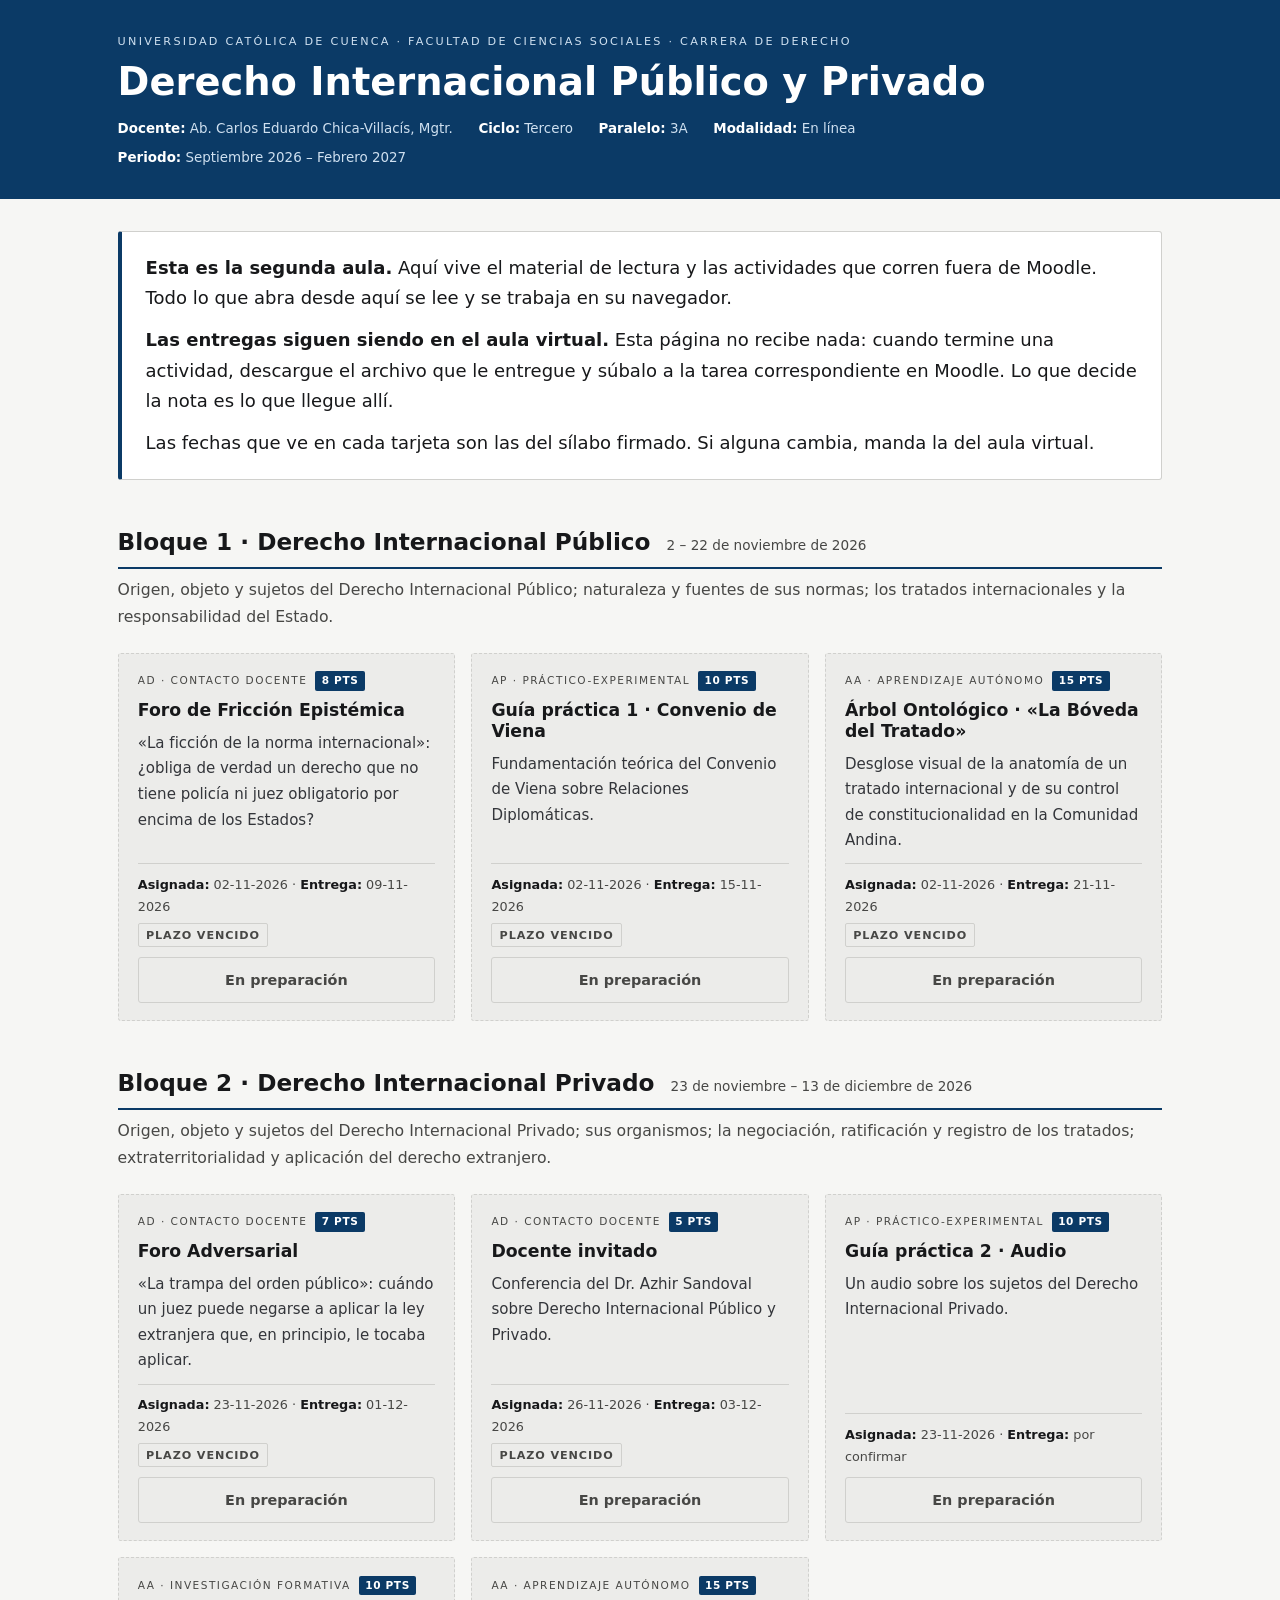
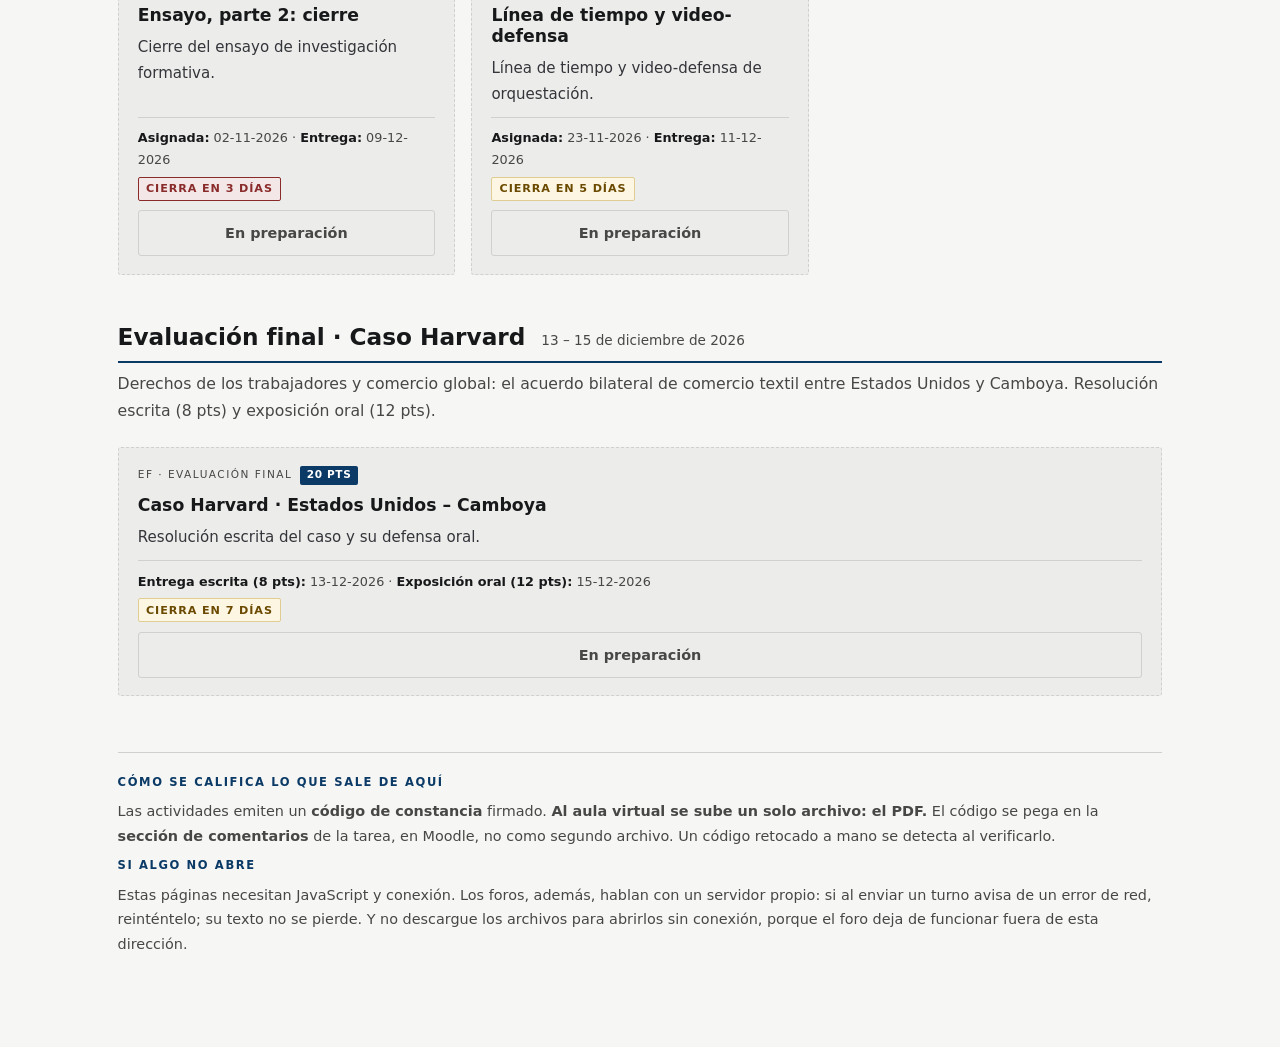
==== index.html @ f12978b5 "Portada del aula de Derecho Internacional Público y Privado Molde de aula-mercantil: dos bloques y e" ====
<!DOCTYPE html>
<html lang="es">
<head>
<meta charset="utf-8">
<meta name="viewport" content="width=device-width, initial-scale=1">
<title>Aula · Derecho Internacional Público y Privado · UCACUE</title>
<style>
:root{
  --papel:#f6f6f4;
  --papel-alt:#ececea;
  --blanco:#ffffff;
  --tinta:#17181a;
  --tinta-suave:#33353a;
  --acento:#0b3a66;
  --acento-claro:#1a5a94;
  --acento-tenue:#e3ecf5;
  --contra:#8a2b2b;
  --contra-tenue:#f4e7e7;
  --linea:#d0d0cd;
  --nota:#474745;
  --serif:Charter,"Georgia","Segoe UI",system-ui,sans-serif;
  --titulo:"Segoe UI",system-ui,-apple-system,"Helvetica Neue",sans-serif;
}
*{box-sizing:border-box}
html{-webkit-text-size-adjust:100%}
body{
  margin:0;padding:0;background:var(--papel);color:var(--tinta);
  font-family:var(--serif);font-size:18px;line-height:1.7;
}
h1,h2,h3,h4{font-family:var(--titulo);font-weight:600;line-height:1.2;margin:0}

/* -------- cabecera -------- */
.banda{background:var(--acento);color:#fff;padding:2rem 0 1.8rem}
.banda-int{max-width:1080px;margin:0 auto;padding:0 1.1rem}
.emisor{font-family:var(--titulo);font-size:.7rem;letter-spacing:.2em;
  text-transform:uppercase;color:#cfe0f0;margin:0 0 .5rem}
.rotulo{font-size:clamp(1.5rem,4.5vw,2.4rem);color:#fff;margin:0 0 .8rem}
.datos{display:flex;flex-wrap:wrap;gap:.4rem 1.6rem;font-family:var(--titulo);
  font-size:.84rem;color:#cfe0f0}
.datos b{color:#fff;font-weight:600}

.hoja{max-width:1080px;margin:0 auto;padding:0 1.1rem 5rem}

/* -------- aviso de qué es esto -------- */
.intro{background:var(--blanco);border:1px solid var(--linea);
  border-left:4px solid var(--acento);border-radius:3px;
  padding:1.3rem 1.5rem;margin:2rem 0}
.intro p{margin:0 0 .7rem}
.intro p:last-child{margin:0}

/* -------- bloques -------- */
.bloque{margin:3rem 0 0}
.bloque-cab{display:flex;align-items:baseline;gap:1rem;flex-wrap:wrap;
  border-bottom:2px solid var(--acento);padding-bottom:.6rem;margin-bottom:.4rem}
.bloque-cab h2{font-size:1.45rem}
.bloque-cab .rango{font-family:var(--titulo);font-size:.85rem;color:var(--nota)}
.bloque-sub{color:var(--nota);font-size:.98rem;margin:.5rem 0 1.4rem}

/* -------- tarjetas -------- */
.rejilla{display:grid;gap:1rem;grid-template-columns:repeat(auto-fill,minmax(300px,1fr))}
.pieza{background:var(--blanco);border:1px solid var(--linea);border-radius:3px;
  padding:1.1rem 1.2rem;display:flex;flex-direction:column;gap:.6rem}
.pieza.tarea{border-top:3px solid var(--acento)}
.pieza.lectura{border-top:3px solid var(--nota)}
.pieza.pendiente{background:var(--papel-alt);border-style:dashed}

.etq{font-family:var(--titulo);font-size:.66rem;letter-spacing:.14em;
  text-transform:uppercase;color:var(--nota);display:flex;gap:.5rem;
  flex-wrap:wrap;align-items:center}
.etq .pts{background:var(--acento);color:#fff;border-radius:2px;
  padding:.05rem .4rem;font-weight:700;letter-spacing:.06em}
.pieza h3{font-size:1.08rem}
.pieza p{margin:0;font-size:.94rem;color:var(--tinta-suave)}

.fechas{font-family:var(--titulo);font-size:.8rem;color:var(--nota);
  border-top:1px solid var(--linea);padding-top:.6rem;margin-top:auto}
.fechas b{color:var(--tinta)}
.estado{display:inline-block;font-family:var(--titulo);font-size:.7rem;
  font-weight:700;letter-spacing:.08em;text-transform:uppercase;
  border-radius:2px;padding:.1rem .45rem;margin-top:.35rem}
.estado.abierta{background:var(--acento-tenue);color:var(--acento);border:1px solid var(--acento-claro)}
.estado.proxima{background:#fdf6e3;color:#6b4a00;border:1px solid #e0cd93}
.estado.urgente{background:var(--contra-tenue);color:var(--contra);border:1px solid var(--contra)}
.estado.cerrada{background:var(--papel-alt);color:var(--nota);border:1px solid var(--linea)}

.btn{display:inline-block;font-family:var(--titulo);font-size:.9rem;font-weight:600;
  background:var(--acento);color:#fff;border:1px solid var(--acento);
  border-radius:3px;padding:.6rem 1.1rem;text-decoration:none;text-align:center}
.btn:hover{background:var(--acento-claro)}
.btn:focus-visible{outline:2px solid var(--tinta);outline-offset:2px}
.btn.sec{background:transparent;color:var(--acento)}
.btn.sec:hover{background:var(--acento-tenue)}
.btn.muerto{background:var(--papel-alt);color:var(--nota);border-color:var(--linea);
  cursor:not-allowed;pointer-events:none}

/* -------- pie -------- */
.pie{margin-top:3.5rem;border-top:1px solid var(--linea);padding-top:1.4rem;
  font-size:.9rem;color:var(--nota)}
.pie h4{font-size:.72rem;letter-spacing:.14em;text-transform:uppercase;
  color:var(--acento);margin:0 0 .6rem}
.pie p{margin:0 0 .7rem}

@media (max-width:620px){
  body{font-size:17px}
  .rejilla{grid-template-columns:1fr}
}
</style>
</head>
<body>

<header class="banda">
  <div class="banda-int">
    <p class="emisor">Universidad Católica de Cuenca · Facultad de Ciencias Sociales · Carrera de Derecho</p>
    <h1 class="rotulo">Derecho Internacional Público y Privado</h1>
    <div class="datos">
      <span><b>Docente:</b> Ab. Carlos Eduardo Chica-Villacís, Mgtr.</span>
      <span><b>Ciclo:</b> Tercero</span>
      <span><b>Paralelo:</b> 3A</span>
      <span><b>Modalidad:</b> En línea</span>
      <span><b>Periodo:</b> Septiembre 2026 – Febrero 2027</span>
    </div>
  </div>
</header>

<div class="hoja">

  <div class="intro">
    <p><b>Esta es la segunda aula.</b> Aquí vive el material de lectura y las
    actividades que corren fuera de Moodle. Todo lo que abra desde aquí se lee y
    se trabaja en su navegador.</p>
    <p><b>Las entregas siguen siendo en el aula virtual.</b> Esta página no
    recibe nada: cuando termine una actividad, descargue el archivo que le
    entregue y súbalo a la tarea correspondiente en Moodle. Lo que decide la
    nota es lo que llegue allí.</p>
    <p>Las fechas que ve en cada tarjeta son las del sílabo firmado. Si alguna
    cambia, manda la del aula virtual.</p>
  </div>

  <!-- ============================ BLOQUE 1 ============================ -->
  <section class="bloque">
    <div class="bloque-cab">
      <h2>Bloque 1 · Derecho Internacional Público</h2>
      <span class="rango">2 – 22 de noviembre de 2026</span>
    </div>
    <p class="bloque-sub">Origen, objeto y sujetos del Derecho Internacional
    Público; naturaleza y fuentes de sus normas; los tratados internacionales y
    la responsabilidad del Estado.</p>

    <div class="rejilla">

      <article class="pieza pendiente" data-cierre="2026-11-09">
        <div class="etq"><span>AD · Contacto docente</span><span class="pts">8 pts</span></div>
        <h3>Foro de Fricción Epistémica</h3>
        <p>«La ficción de la norma internacional»: ¿obliga de verdad un derecho
        que no tiene policía ni juez obligatorio por encima de los Estados?</p>
        <div class="fechas">
          <b>Asignada:</b> 02-11-2026 · <b>Entrega:</b> 09-11-2026
          <br><span class="estado"></span>
        </div>
        <span class="btn muerto">En preparación</span>
      </article>

      <article class="pieza pendiente" data-cierre="2026-11-15">
        <div class="etq"><span>AP · Práctico-experimental</span><span class="pts">10 pts</span></div>
        <h3>Guía práctica 1 · Convenio de Viena</h3>
        <p>Fundamentación teórica del Convenio de Viena sobre Relaciones
        Diplomáticas.</p>
        <div class="fechas">
          <b>Asignada:</b> 02-11-2026 · <b>Entrega:</b> 15-11-2026
          <br><span class="estado"></span>
        </div>
        <span class="btn muerto">En preparación</span>
      </article>

      <article class="pieza pendiente" data-cierre="2026-11-21">
        <div class="etq"><span>AA · Aprendizaje autónomo</span><span class="pts">15 pts</span></div>
        <h3>Árbol Ontológico · «La Bóveda del Tratado»</h3>
        <p>Desglose visual de la anatomía de un tratado internacional y de su
        control de constitucionalidad en la Comunidad Andina.</p>
        <div class="fechas">
          <b>Asignada:</b> 02-11-2026 · <b>Entrega:</b> 21-11-2026
          <br><span class="estado"></span>
        </div>
        <span class="btn muerto">En preparación</span>
      </article>

    </div>
  </section>

  <!-- ============================ BLOQUE 2 ============================ -->
  <section class="bloque">
    <div class="bloque-cab">
      <h2>Bloque 2 · Derecho Internacional Privado</h2>
      <span class="rango">23 de noviembre – 13 de diciembre de 2026</span>
    </div>
    <p class="bloque-sub">Origen, objeto y sujetos del Derecho Internacional
    Privado; sus organismos; la negociación, ratificación y registro de los
    tratados; extraterritorialidad y aplicación del derecho extranjero.</p>

    <div class="rejilla">

      <article class="pieza pendiente" data-cierre="2026-12-01">
        <div class="etq"><span>AD · Contacto docente</span><span class="pts">7 pts</span></div>
        <h3>Foro Adversarial</h3>
        <p>«La trampa del orden público»: cuándo un juez puede negarse a aplicar
        la ley extranjera que, en principio, le tocaba aplicar.</p>
        <div class="fechas">
          <b>Asignada:</b> 23-11-2026 · <b>Entrega:</b> 01-12-2026
          <br><span class="estado"></span>
        </div>
        <span class="btn muerto">En preparación</span>
      </article>

      <article class="pieza pendiente" data-cierre="2026-12-03">
        <div class="etq"><span>AD · Contacto docente</span><span class="pts">5 pts</span></div>
        <h3>Docente invitado</h3>
        <p>Conferencia del Dr. Azhir Sandoval sobre Derecho Internacional Público
        y Privado.</p>
        <div class="fechas">
          <b>Asignada:</b> 26-11-2026 · <b>Entrega:</b> 03-12-2026
          <br><span class="estado"></span>
        </div>
        <span class="btn muerto">En preparación</span>
      </article>

      <article class="pieza pendiente">
        <div class="etq"><span>AP · Práctico-experimental</span><span class="pts">10 pts</span></div>
        <h3>Guía práctica 2 · Audio</h3>
        <p>Un audio sobre los sujetos del Derecho Internacional Privado.</p>
        <div class="fechas">
          <b>Asignada:</b> 23-11-2026 · <b>Entrega:</b> por confirmar
        </div>
        <span class="btn muerto">En preparación</span>
      </article>

      <article class="pieza pendiente" data-cierre="2026-12-09">
        <div class="etq"><span>AA · Investigación formativa</span><span class="pts">10 pts</span></div>
        <h3>Ensayo, parte 2: cierre</h3>
        <p>Cierre del ensayo de investigación formativa.</p>
        <div class="fechas">
          <b>Asignada:</b> 02-11-2026 · <b>Entrega:</b> 09-12-2026
          <br><span class="estado"></span>
        </div>
        <span class="btn muerto">En preparación</span>
      </article>

      <article class="pieza pendiente" data-cierre="2026-12-11">
        <div class="etq"><span>AA · Aprendizaje autónomo</span><span class="pts">15 pts</span></div>
        <h3>Línea de tiempo y video-defensa</h3>
        <p>Línea de tiempo y video-defensa de orquestación.</p>
        <div class="fechas">
          <b>Asignada:</b> 23-11-2026 · <b>Entrega:</b> 11-12-2026
          <br><span class="estado"></span>
        </div>
        <span class="btn muerto">En preparación</span>
      </article>

    </div>
  </section>

  <!-- ============================ EVALUACIÓN FINAL ============================ -->
  <section class="bloque">
    <div class="bloque-cab">
      <h2>Evaluación final · Caso Harvard</h2>
      <span class="rango">13 – 15 de diciembre de 2026</span>
    </div>
    <p class="bloque-sub">Derechos de los trabajadores y comercio global: el
    acuerdo bilateral de comercio textil entre Estados Unidos y Camboya. Resolución
    escrita (8 pts) y exposición oral (12 pts).</p>

    <div class="rejilla">
      <article class="pieza pendiente" data-cierre="2026-12-13" style="grid-column:1 / -1;">
        <div class="etq"><span>EF · Evaluación final</span><span class="pts">20 pts</span></div>
        <h3>Caso Harvard · Estados Unidos – Camboya</h3>
        <p>Resolución escrita del caso y su defensa oral.</p>
        <div class="fechas">
          <b>Entrega escrita (8 pts):</b> 13-12-2026 · <b>Exposición oral (12 pts):</b> 15-12-2026
          <br><span class="estado"></span>
        </div>
        <span class="btn muerto">En preparación</span>
      </article>
    </div>
  </section>

  <div class="pie">
    <h4>Cómo se califica lo que sale de aquí</h4>
    <p>Las actividades emiten un <b>código de constancia</b> firmado.
    <b>Al aula virtual se sube un solo archivo: el PDF.</b> El código se pega en la
    <b>sección de comentarios</b> de la tarea, en Moodle, no como segundo archivo. Un
    código retocado a mano se detecta al verificarlo.</p>

    <h4>Si algo no abre</h4>
    <p>Estas páginas necesitan JavaScript y conexión. Los foros, además, hablan
    con un servidor propio: si al enviar un turno avisa de un error de red,
    reinténtelo; su texto no se pierde. Y no descargue los archivos para abrirlos
    sin conexión, porque el foro deja de funcionar fuera de esta dirección.</p>
  </div>

</div>

<script>
// Pinta el estado de cada tarea comparando su fecha de cierre con el reloj del
// aparato. Es informativo: lo que cierra de verdad es el aula virtual.
(function(){
  var HOY = new Date(); HOY.setHours(0,0,0,0);
  var tarjetas = document.querySelectorAll('[data-cierre]');
  for (var i = 0; i < tarjetas.length; i++) {
    var t = tarjetas[i];
    var s = t.getAttribute('data-cierre').split('-');
    var cierre = new Date(+s[0], +s[1]-1, +s[2]);
    var dias = Math.round((cierre - HOY) / 86400000);
    var caja = t.querySelector('.estado');
    if (!caja) continue;
    if (dias < 0) {
      caja.className = 'estado cerrada';
      caja.textContent = 'Plazo vencido';
    } else if (dias === 0) {
      caja.className = 'estado urgente';
      caja.textContent = 'Cierra hoy';
    } else if (dias <= 3) {
      caja.className = 'estado urgente';
      caja.textContent = 'Cierra en ' + dias + (dias === 1 ? ' día' : ' días');
    } else if (dias <= 10) {
      caja.className = 'estado proxima';
      caja.textContent = 'Cierra en ' + dias + ' días';
    } else {
      caja.className = 'estado abierta';
      caja.textContent = 'Cierra en ' + dias + ' días';
    }
  }
})();
</script>
</body>
</html>
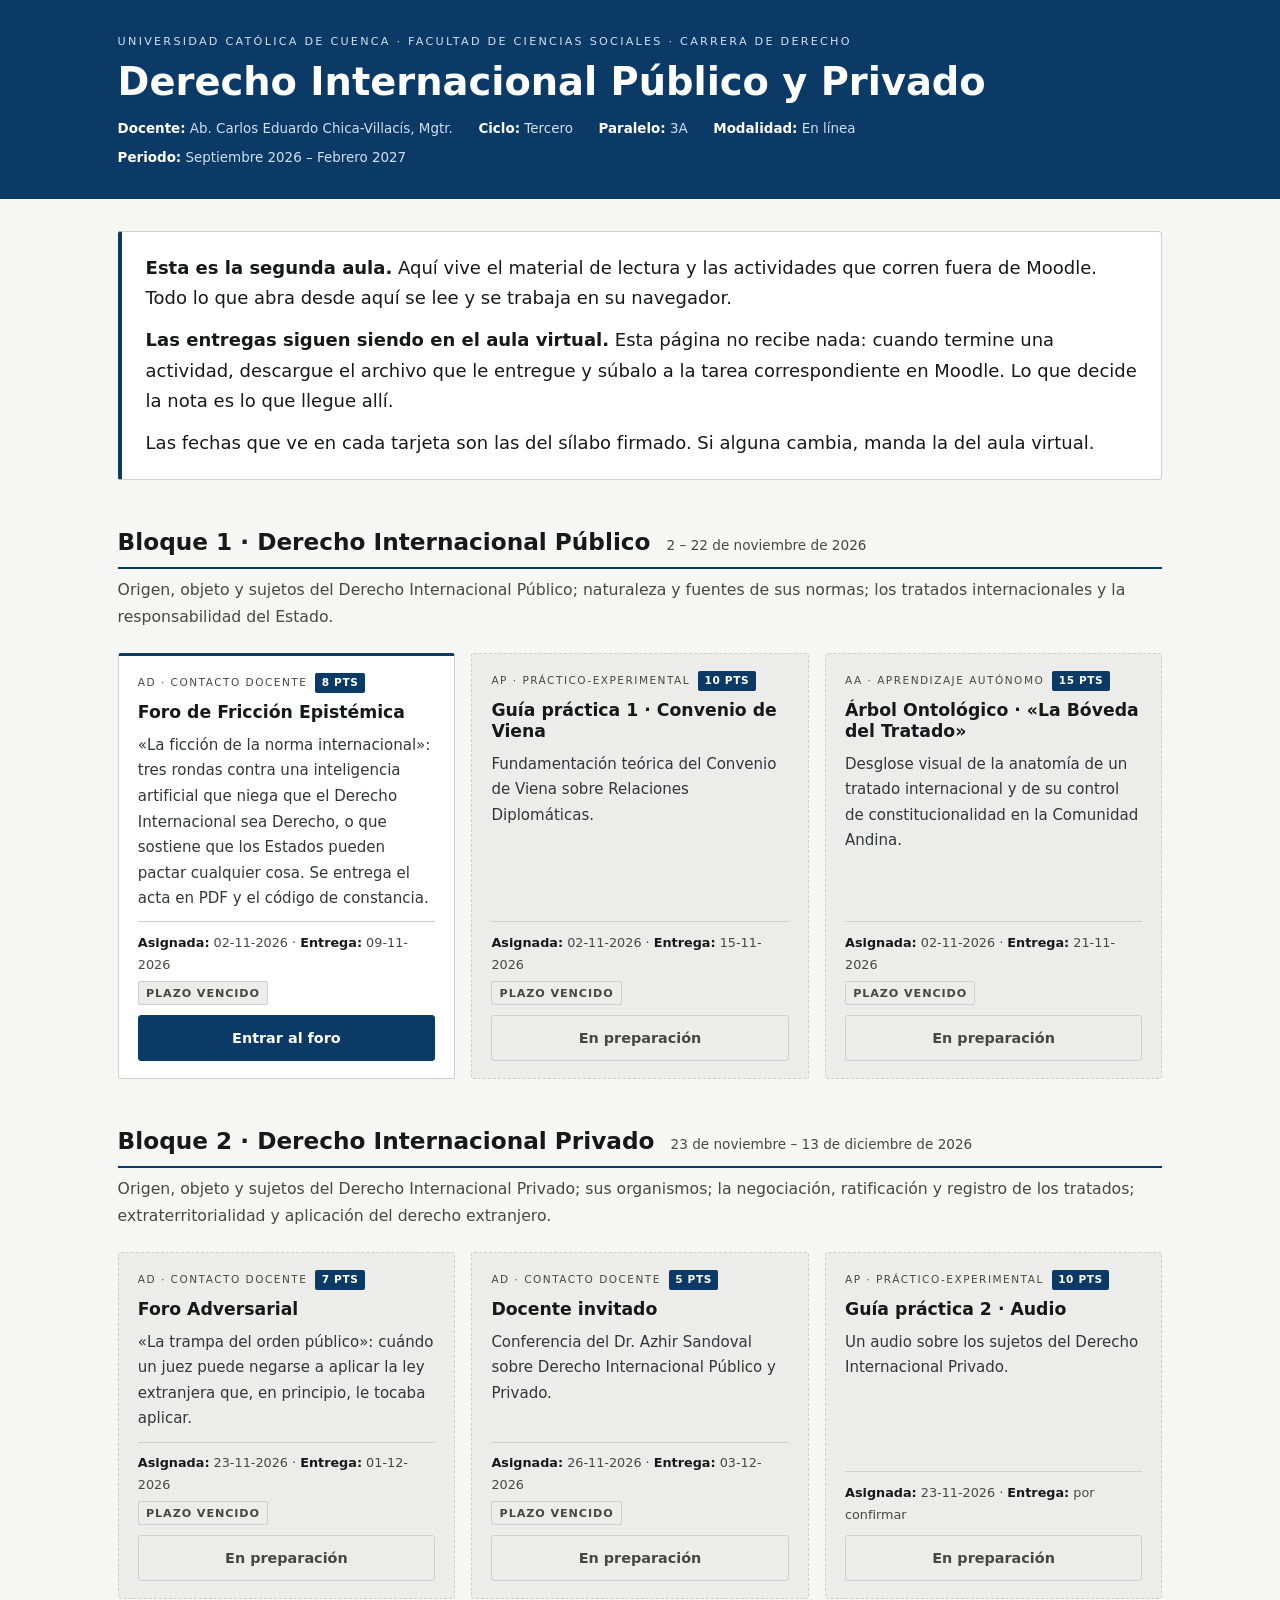
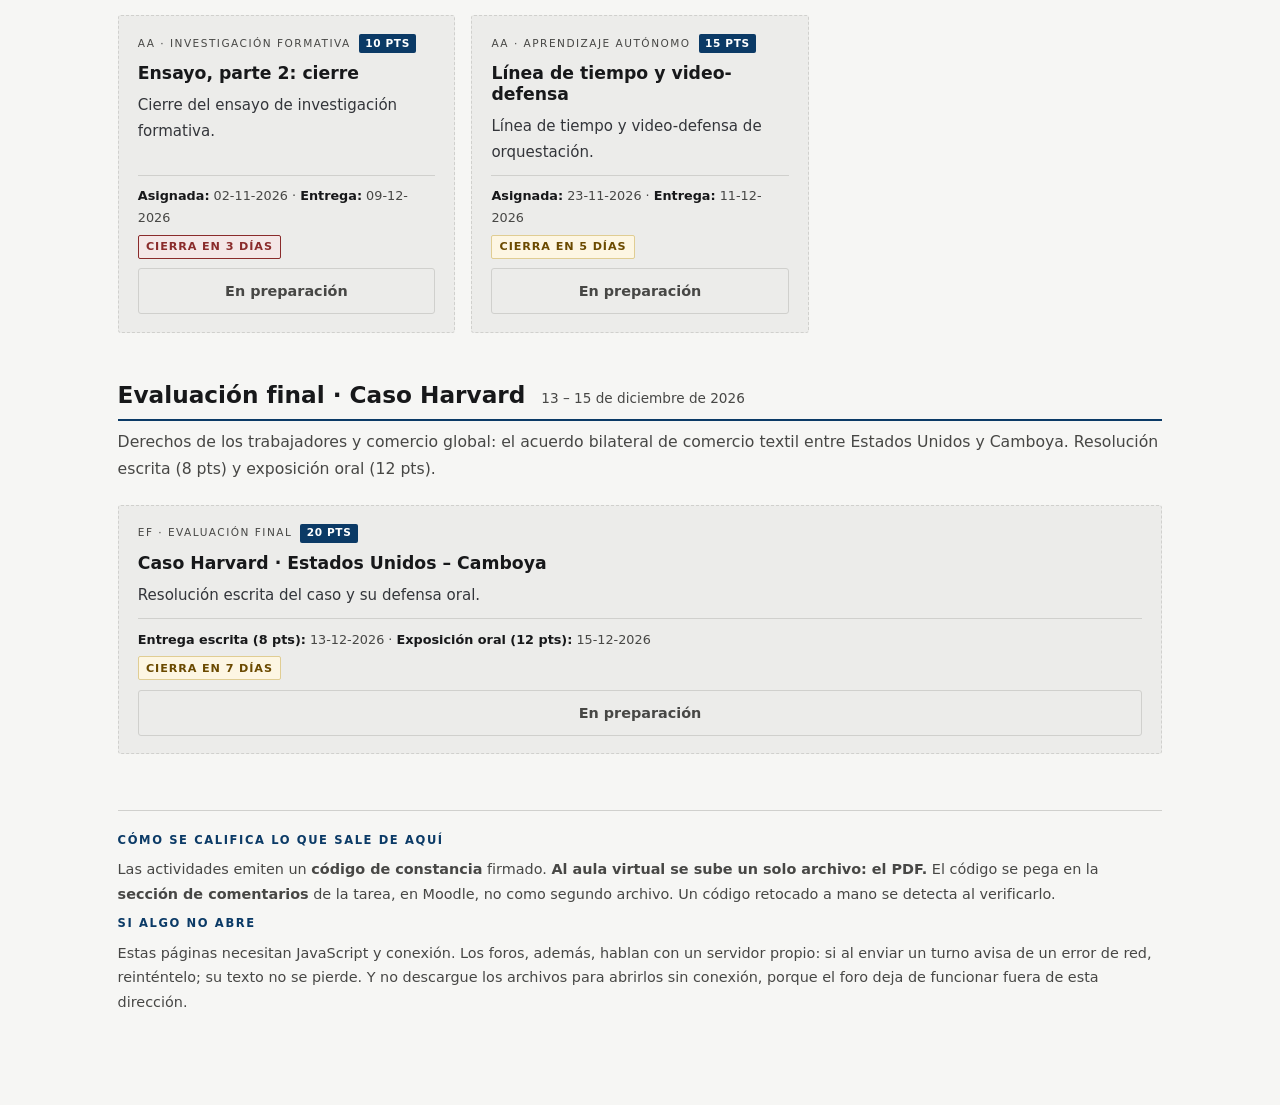
==== commit a543813f: "Foro de Fricción Epistémica del Bloque 1 Chasis del foro-b1 de aula-mercantil con la materia cambiad" ====
--- a/index.html
+++ b/index.html
@@ -148,16 +148,18 @@
 
     <div class="rejilla">
 
-      <article class="pieza pendiente" data-cierre="2026-11-09">
+      <article class="pieza tarea" data-cierre="2026-11-09">
         <div class="etq"><span>AD · Contacto docente</span><span class="pts">8 pts</span></div>
         <h3>Foro de Fricción Epistémica</h3>
-        <p>«La ficción de la norma internacional»: ¿obliga de verdad un derecho
-        que no tiene policía ni juez obligatorio por encima de los Estados?</p>
+        <p>«La ficción de la norma internacional»: tres rondas contra una
+        inteligencia artificial que niega que el Derecho Internacional sea
+        Derecho, o que sostiene que los Estados pueden pactar cualquier cosa. Se
+        entrega el acta en PDF y el código de constancia.</p>
         <div class="fechas">
           <b>Asignada:</b> 02-11-2026 · <b>Entrega:</b> 09-11-2026
           <br><span class="estado"></span>
         </div>
-        <span class="btn muerto">En preparación</span>
+        <a class="btn" href="foro-b1/">Entrar al foro</a>
       </article>
 
       <article class="pieza pendiente" data-cierre="2026-11-15">
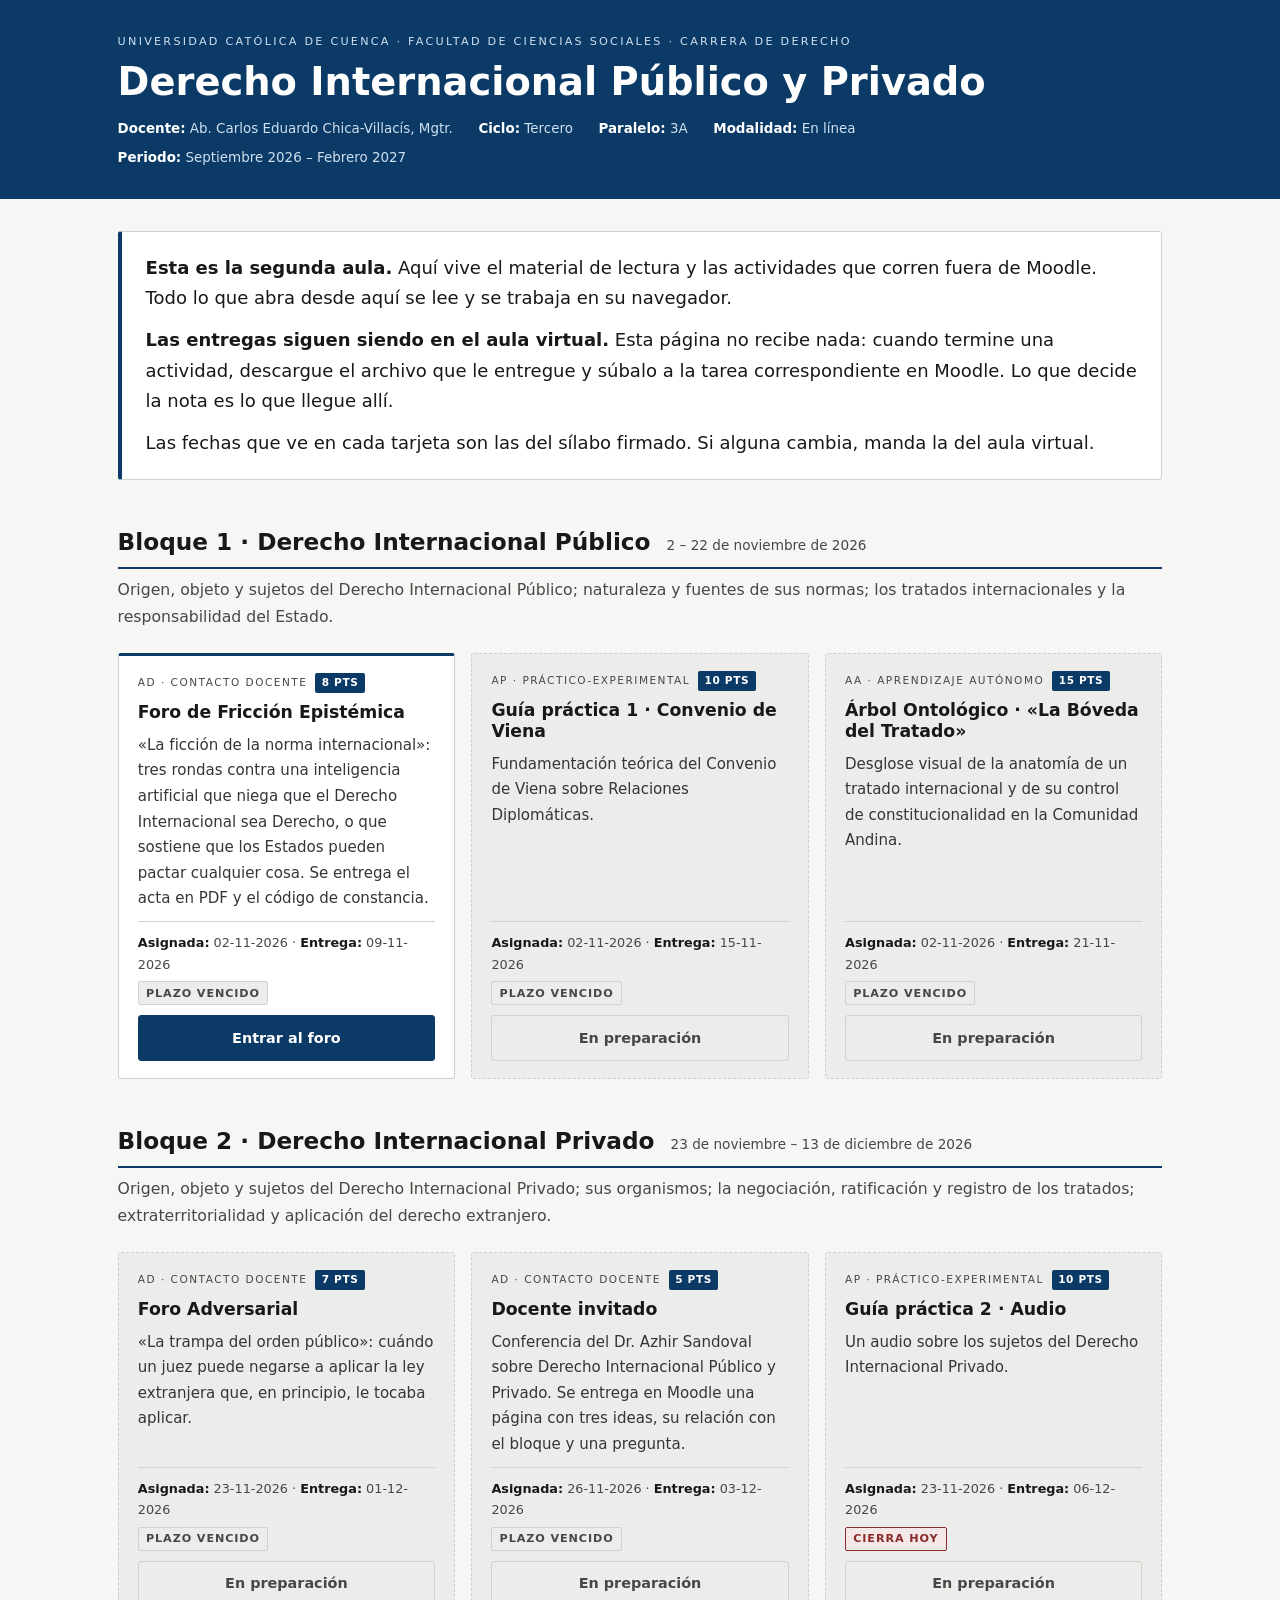
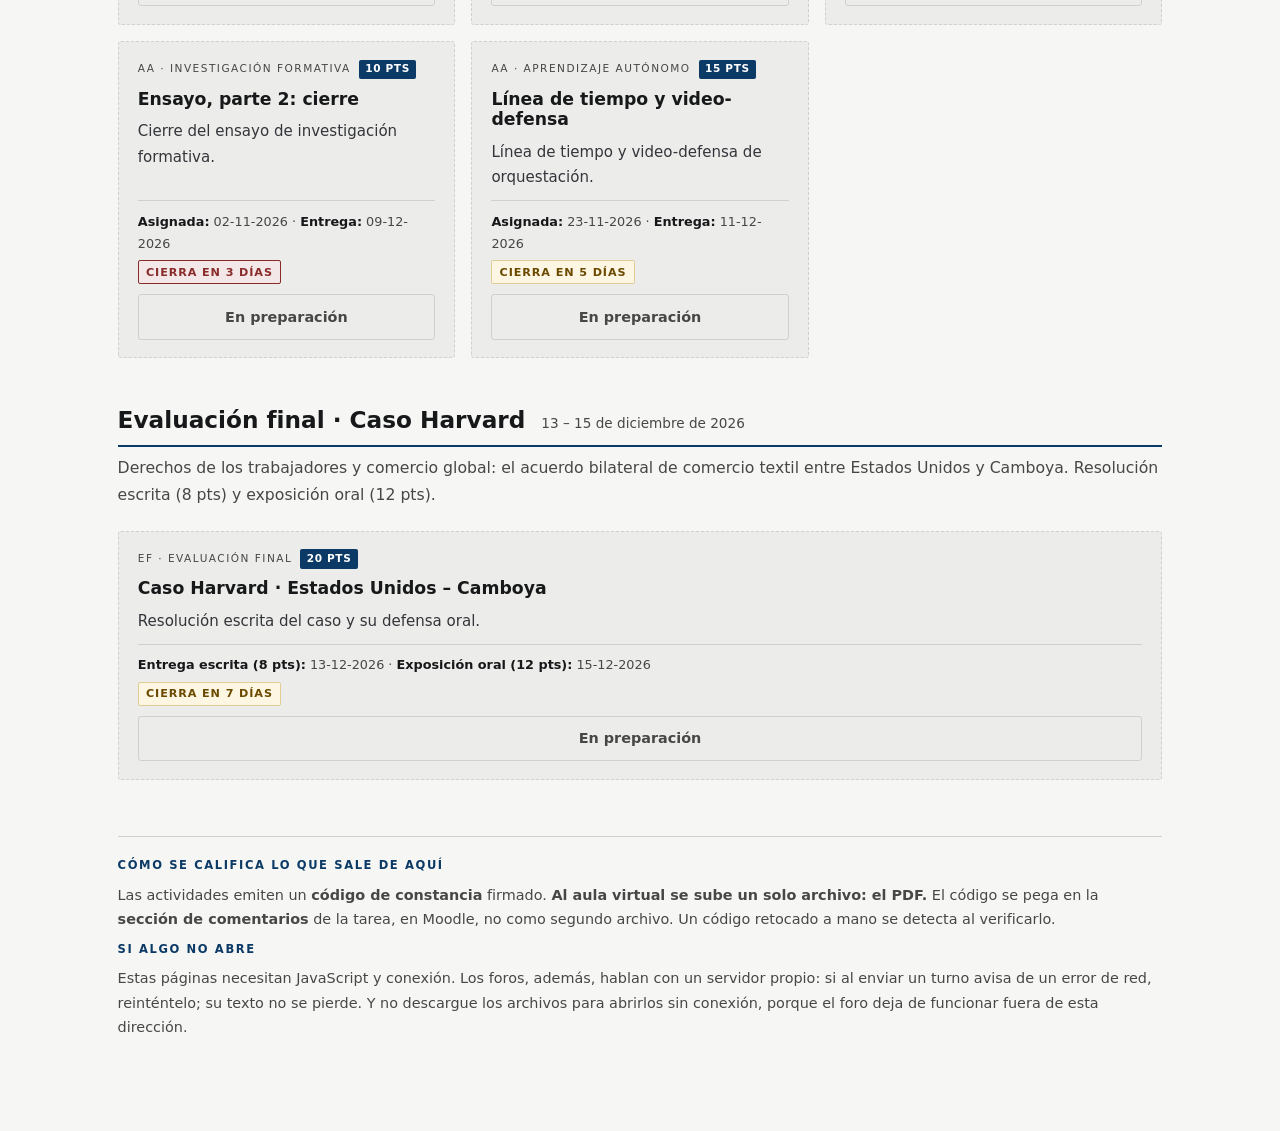
==== commit 3526831b: "Portada: entrega del audio el 06-12 y consigna del docente invitado Co-Authored-By: Claude Opus 5.5 " ====
--- a/index.html
+++ b/index.html
@@ -217,7 +217,8 @@
         <div class="etq"><span>AD · Contacto docente</span><span class="pts">5 pts</span></div>
         <h3>Docente invitado</h3>
         <p>Conferencia del Dr. Azhir Sandoval sobre Derecho Internacional Público
-        y Privado.</p>
+        y Privado. Se entrega en Moodle una página con tres ideas, su relación
+        con el bloque y una pregunta.</p>
         <div class="fechas">
           <b>Asignada:</b> 26-11-2026 · <b>Entrega:</b> 03-12-2026
           <br><span class="estado"></span>
@@ -225,12 +226,13 @@
         <span class="btn muerto">En preparación</span>
       </article>
 
-      <article class="pieza pendiente">
+      <article class="pieza pendiente" data-cierre="2026-12-06">
         <div class="etq"><span>AP · Práctico-experimental</span><span class="pts">10 pts</span></div>
         <h3>Guía práctica 2 · Audio</h3>
         <p>Un audio sobre los sujetos del Derecho Internacional Privado.</p>
         <div class="fechas">
-          <b>Asignada:</b> 23-11-2026 · <b>Entrega:</b> por confirmar
+          <b>Asignada:</b> 23-11-2026 · <b>Entrega:</b> 06-12-2026
+          <br><span class="estado"></span>
         </div>
         <span class="btn muerto">En preparación</span>
       </article>
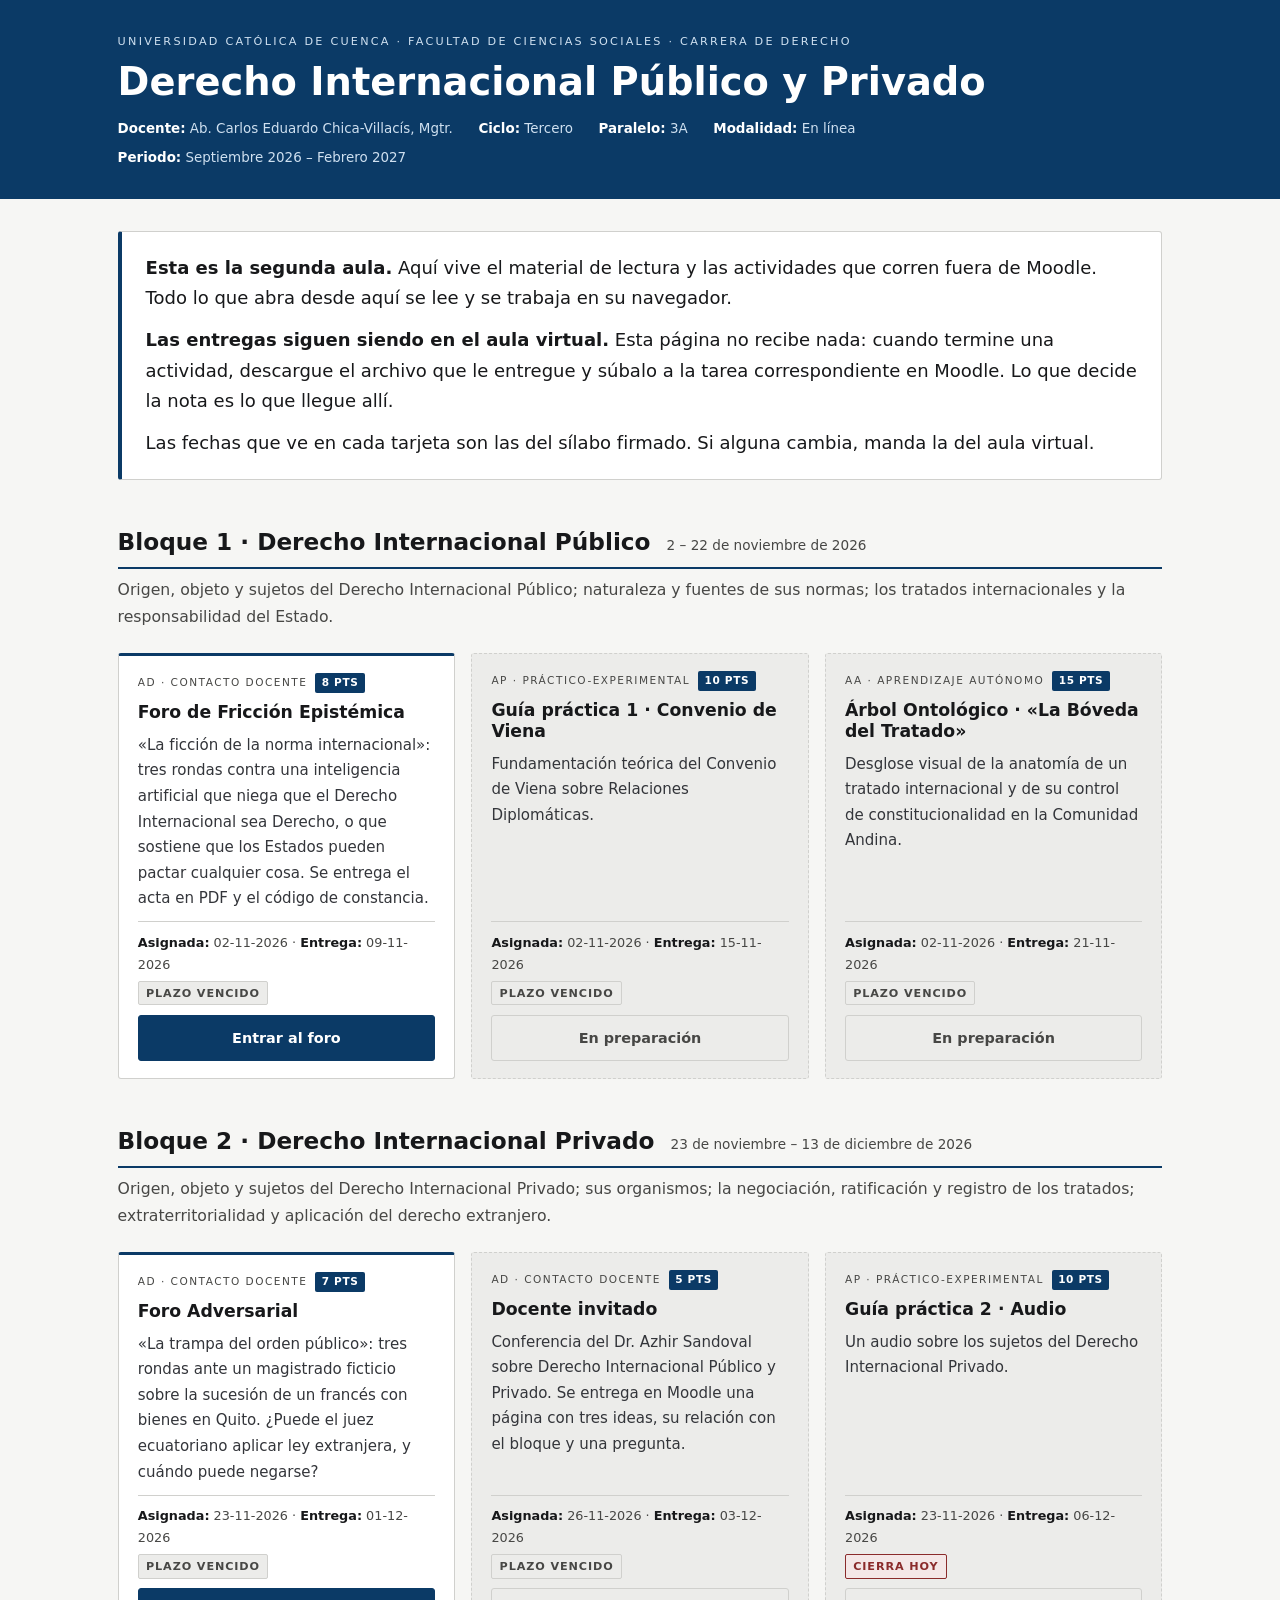
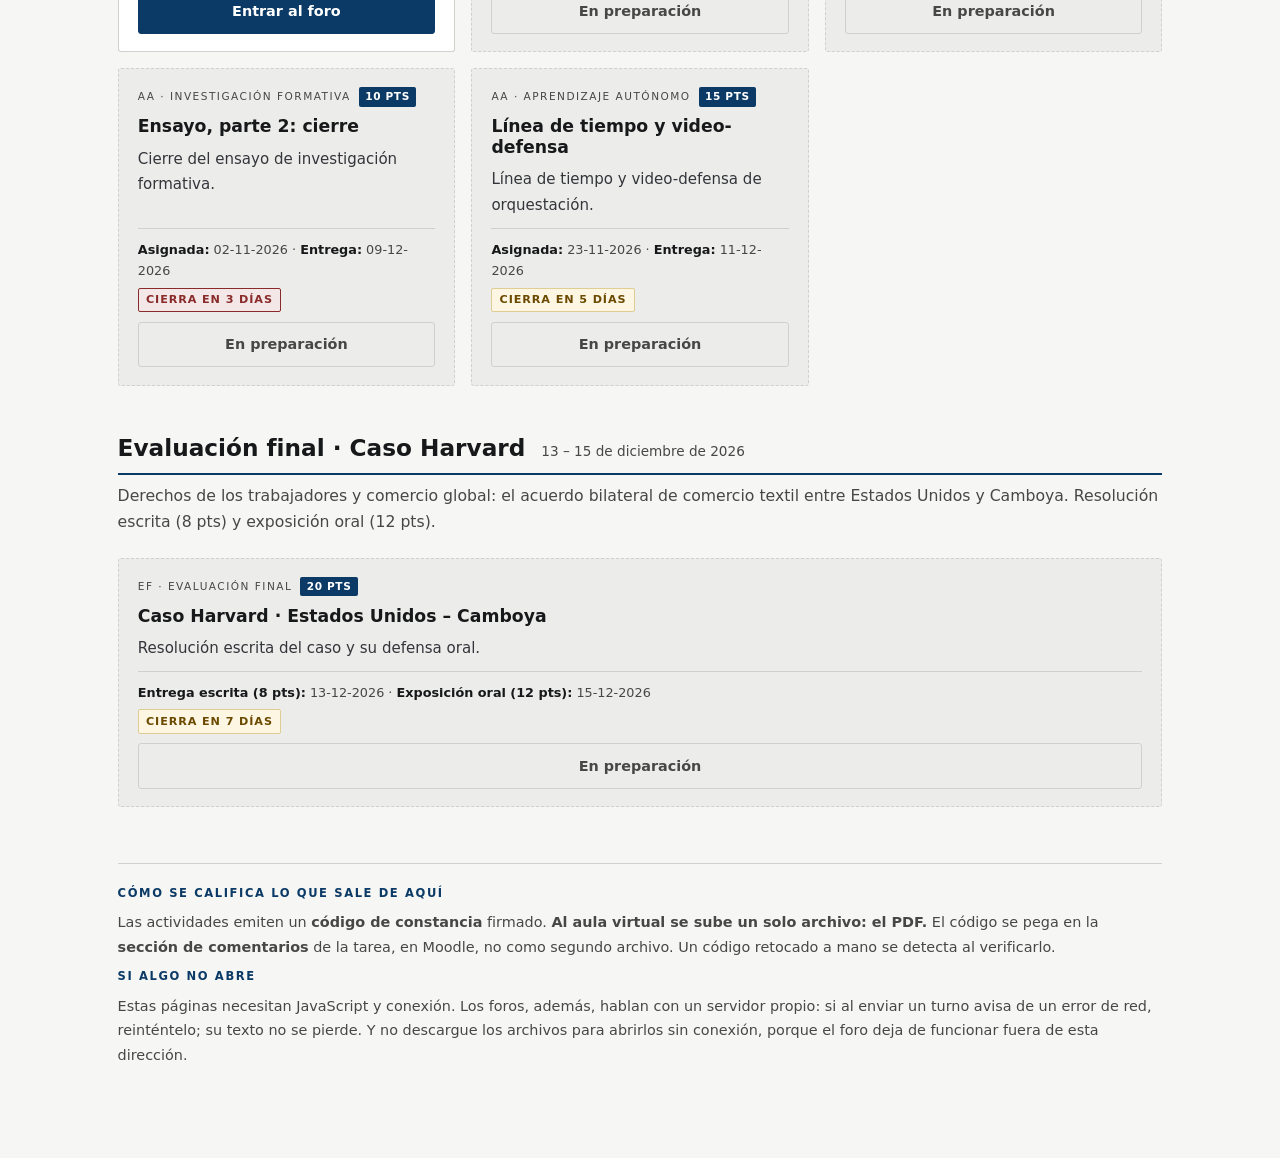
==== commit 51c1c6eb: "Foro Adversarial del Bloque 2 con el Worker Diseño del foro v8 de Carlos (Magistrado Conservador, su" ====
--- a/index.html
+++ b/index.html
@@ -201,16 +201,17 @@
 
     <div class="rejilla">
 
-      <article class="pieza pendiente" data-cierre="2026-12-01">
+      <article class="pieza tarea" data-cierre="2026-12-01">
         <div class="etq"><span>AD · Contacto docente</span><span class="pts">7 pts</span></div>
         <h3>Foro Adversarial</h3>
-        <p>«La trampa del orden público»: cuándo un juez puede negarse a aplicar
-        la ley extranjera que, en principio, le tocaba aplicar.</p>
+        <p>«La trampa del orden público»: tres rondas ante un magistrado ficticio
+        sobre la sucesión de un francés con bienes en Quito. ¿Puede el juez
+        ecuatoriano aplicar ley extranjera, y cuándo puede negarse?</p>
         <div class="fechas">
           <b>Asignada:</b> 23-11-2026 · <b>Entrega:</b> 01-12-2026
           <br><span class="estado"></span>
         </div>
-        <span class="btn muerto">En preparación</span>
+        <a class="btn" href="foro-b2/">Entrar al foro</a>
       </article>
 
       <article class="pieza pendiente" data-cierre="2026-12-03">
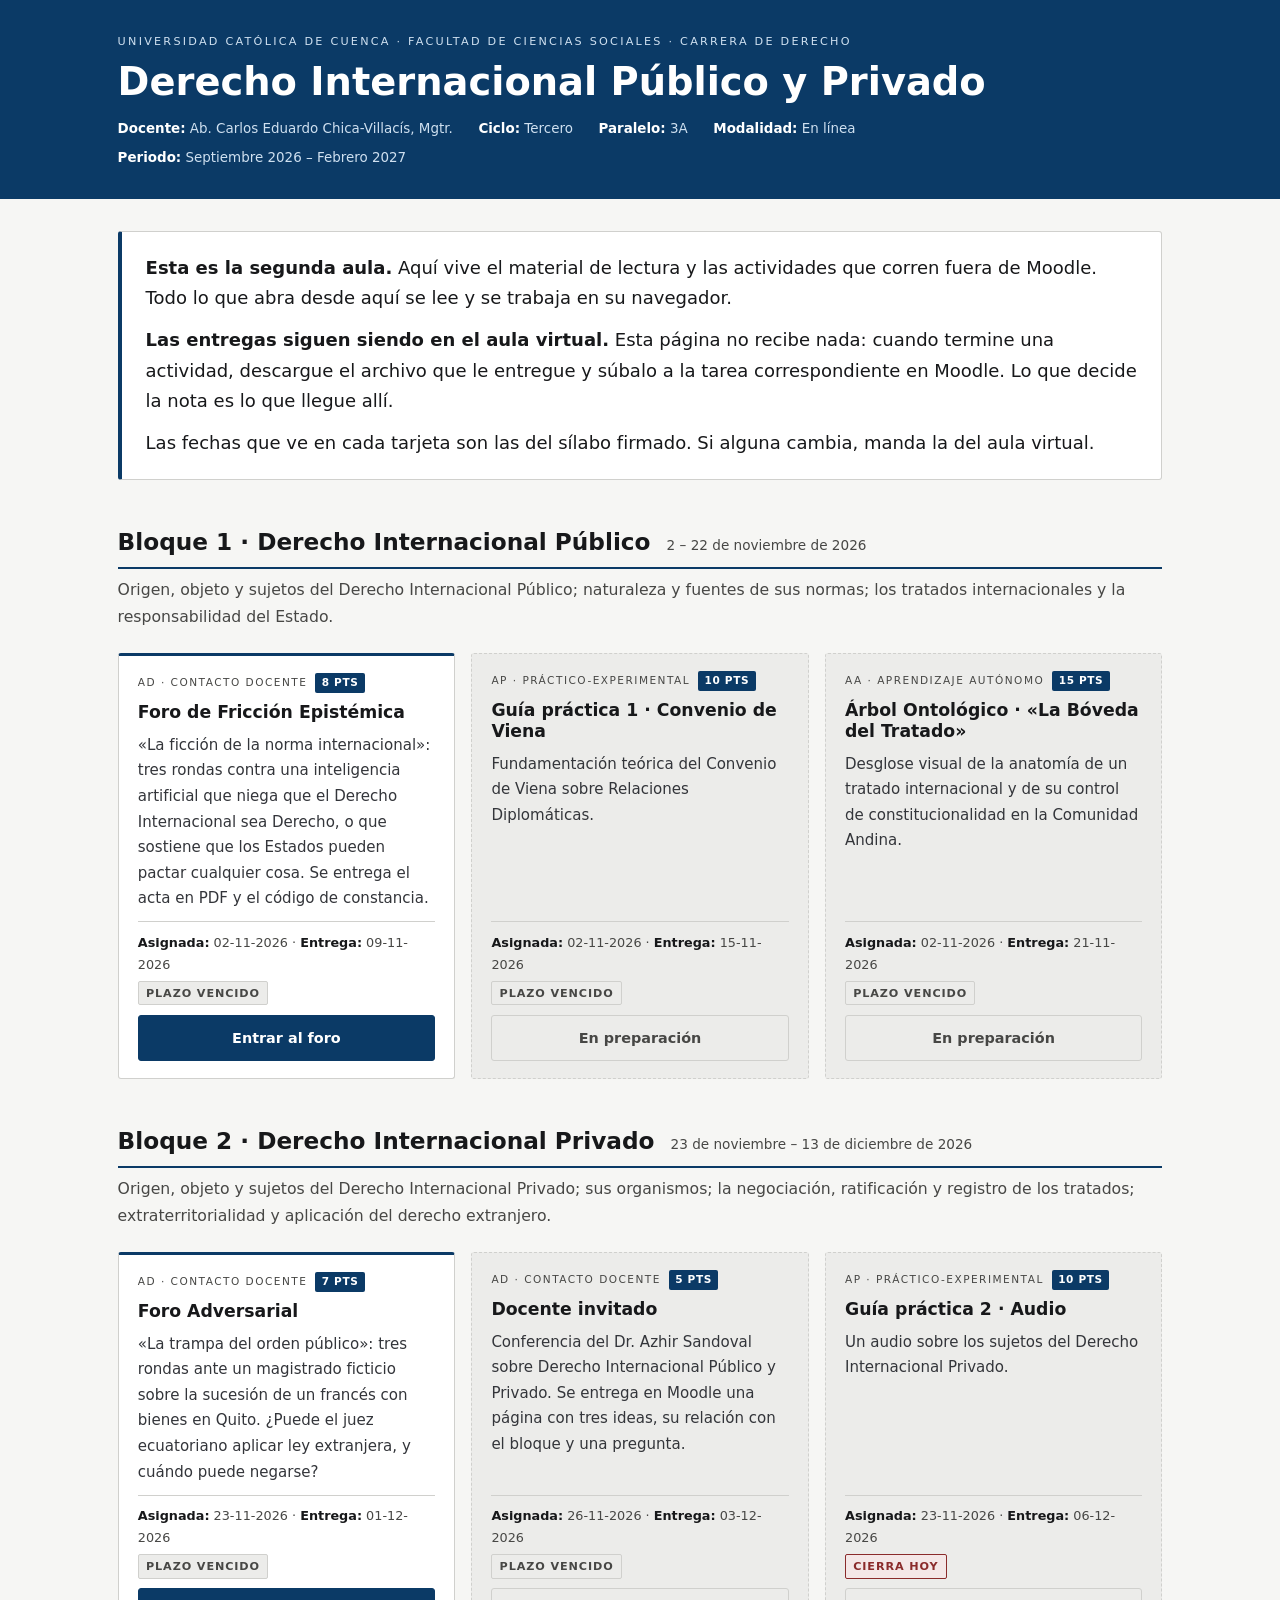
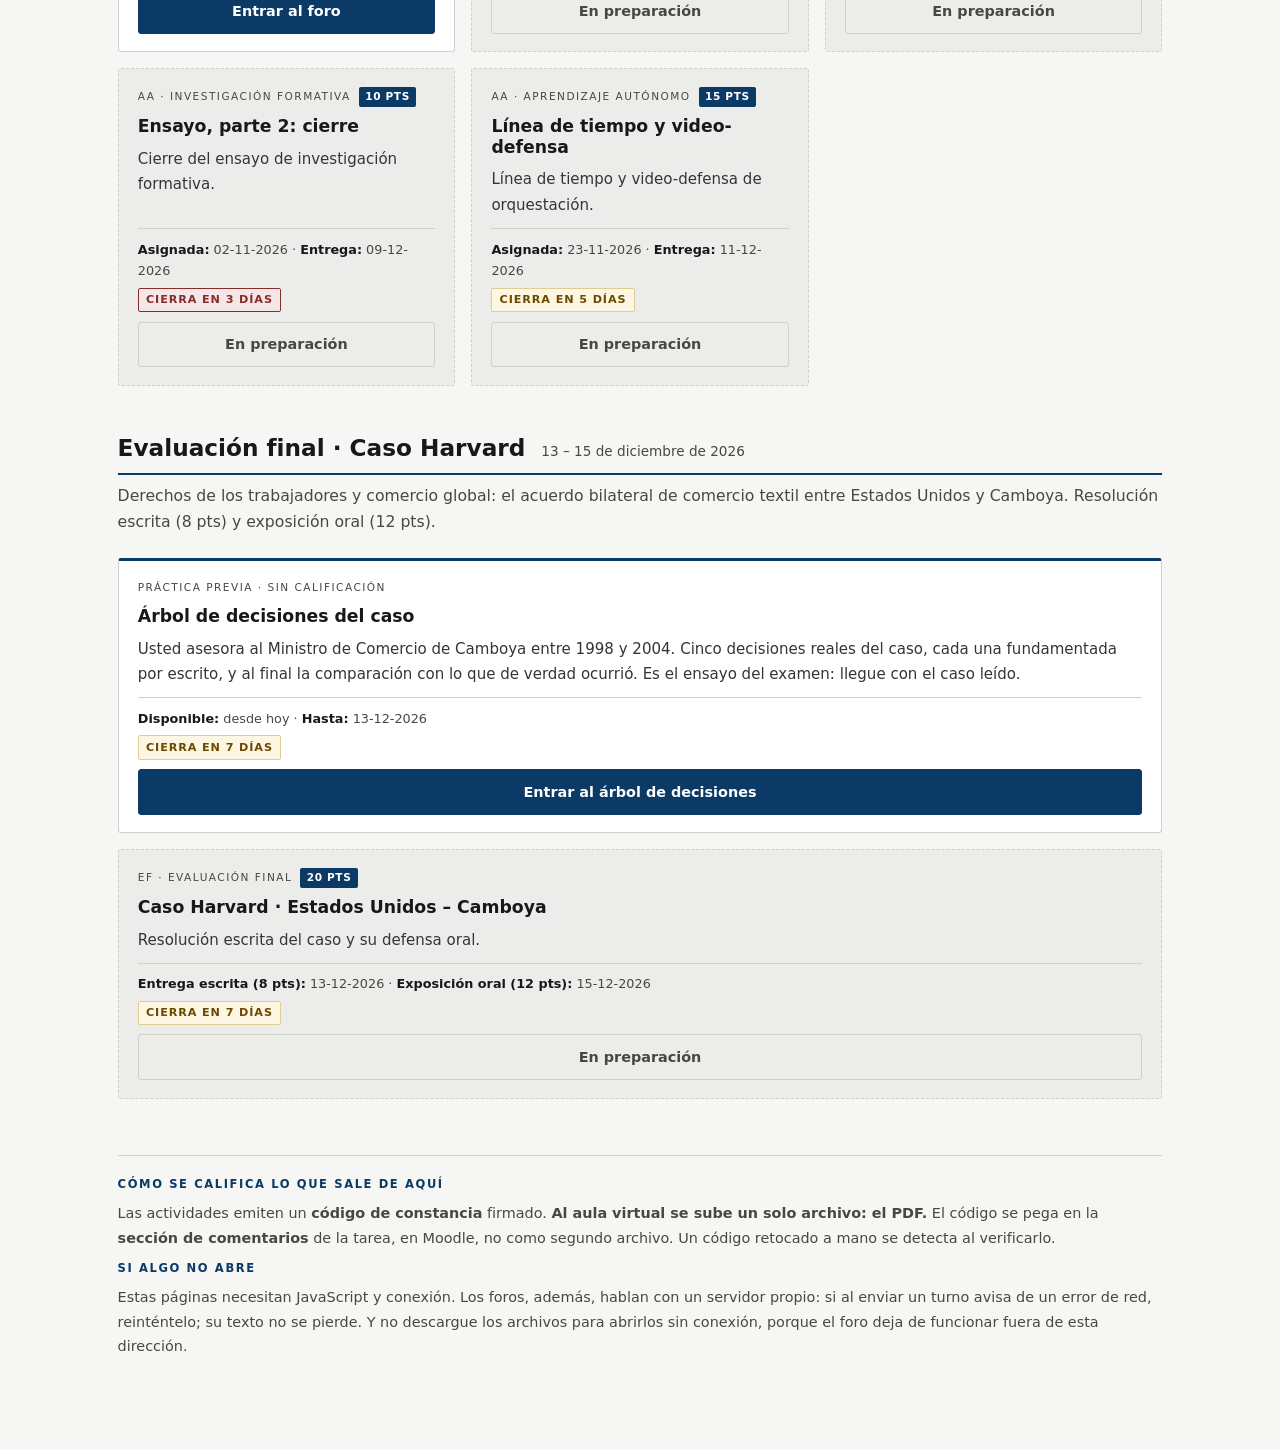
==== commit 1b388600: "Portada: tarjeta del árbol de decisiones del caso Harvard Co-Authored-By: Claude Opus 5.5 <noreply@a" ====
--- a/index.html
+++ b/index.html
@@ -274,6 +274,19 @@
     escrita (8 pts) y exposición oral (12 pts).</p>
 
     <div class="rejilla">
+      <article class="pieza tarea" data-cierre="2026-12-13" style="grid-column:1 / -1;">
+        <div class="etq"><span>Práctica previa · Sin calificación</span></div>
+        <h3>Árbol de decisiones del caso</h3>
+        <p>Usted asesora al Ministro de Comercio de Camboya entre 1998 y 2004.
+        Cinco decisiones reales del caso, cada una fundamentada por escrito, y al
+        final la comparación con lo que de verdad ocurrió. Es el ensayo del
+        examen: llegue con el caso leído.</p>
+        <div class="fechas">
+          <b>Disponible:</b> desde hoy · <b>Hasta:</b> 13-12-2026
+          <br><span class="estado"></span>
+        </div>
+        <a class="btn" href="caso-harvard/">Entrar al árbol de decisiones</a>
+      </article>
       <article class="pieza pendiente" data-cierre="2026-12-13" style="grid-column:1 / -1;">
         <div class="etq"><span>EF · Evaluación final</span><span class="pts">20 pts</span></div>
         <h3>Caso Harvard · Estados Unidos – Camboya</h3>
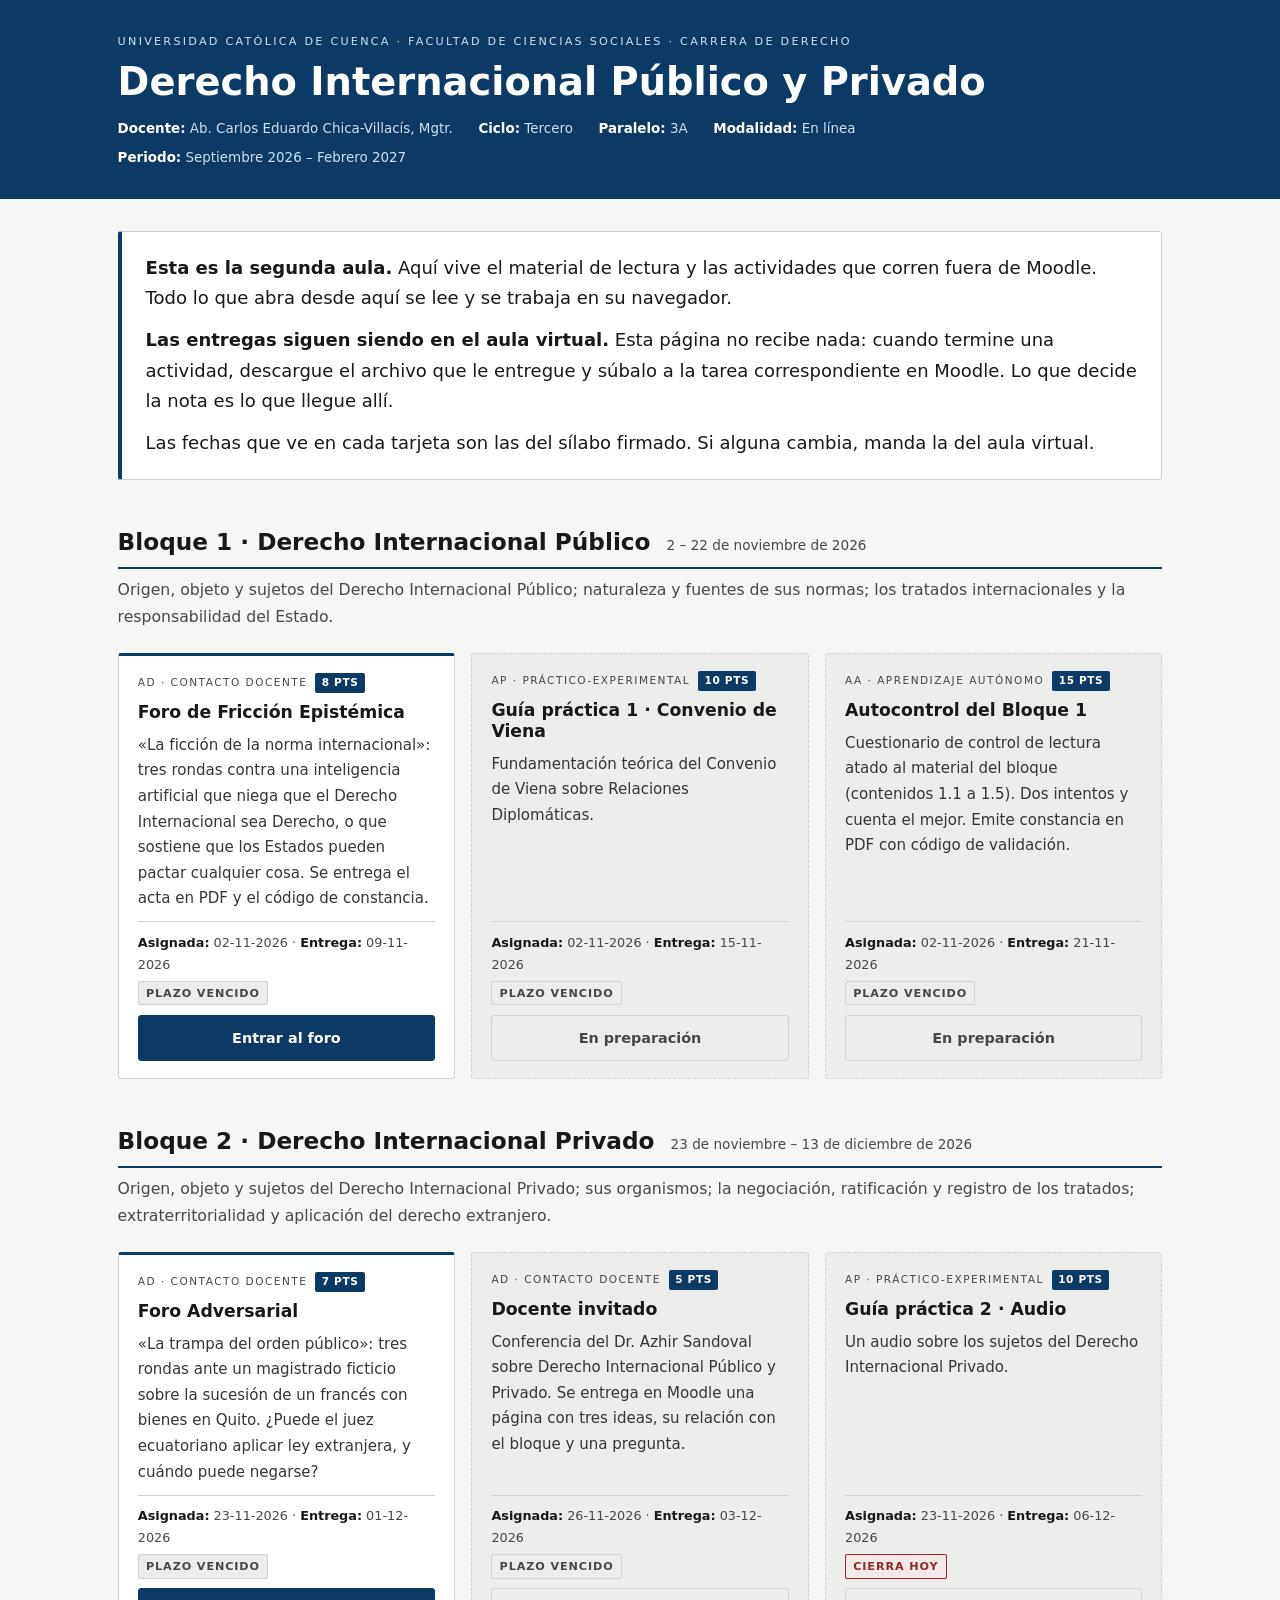
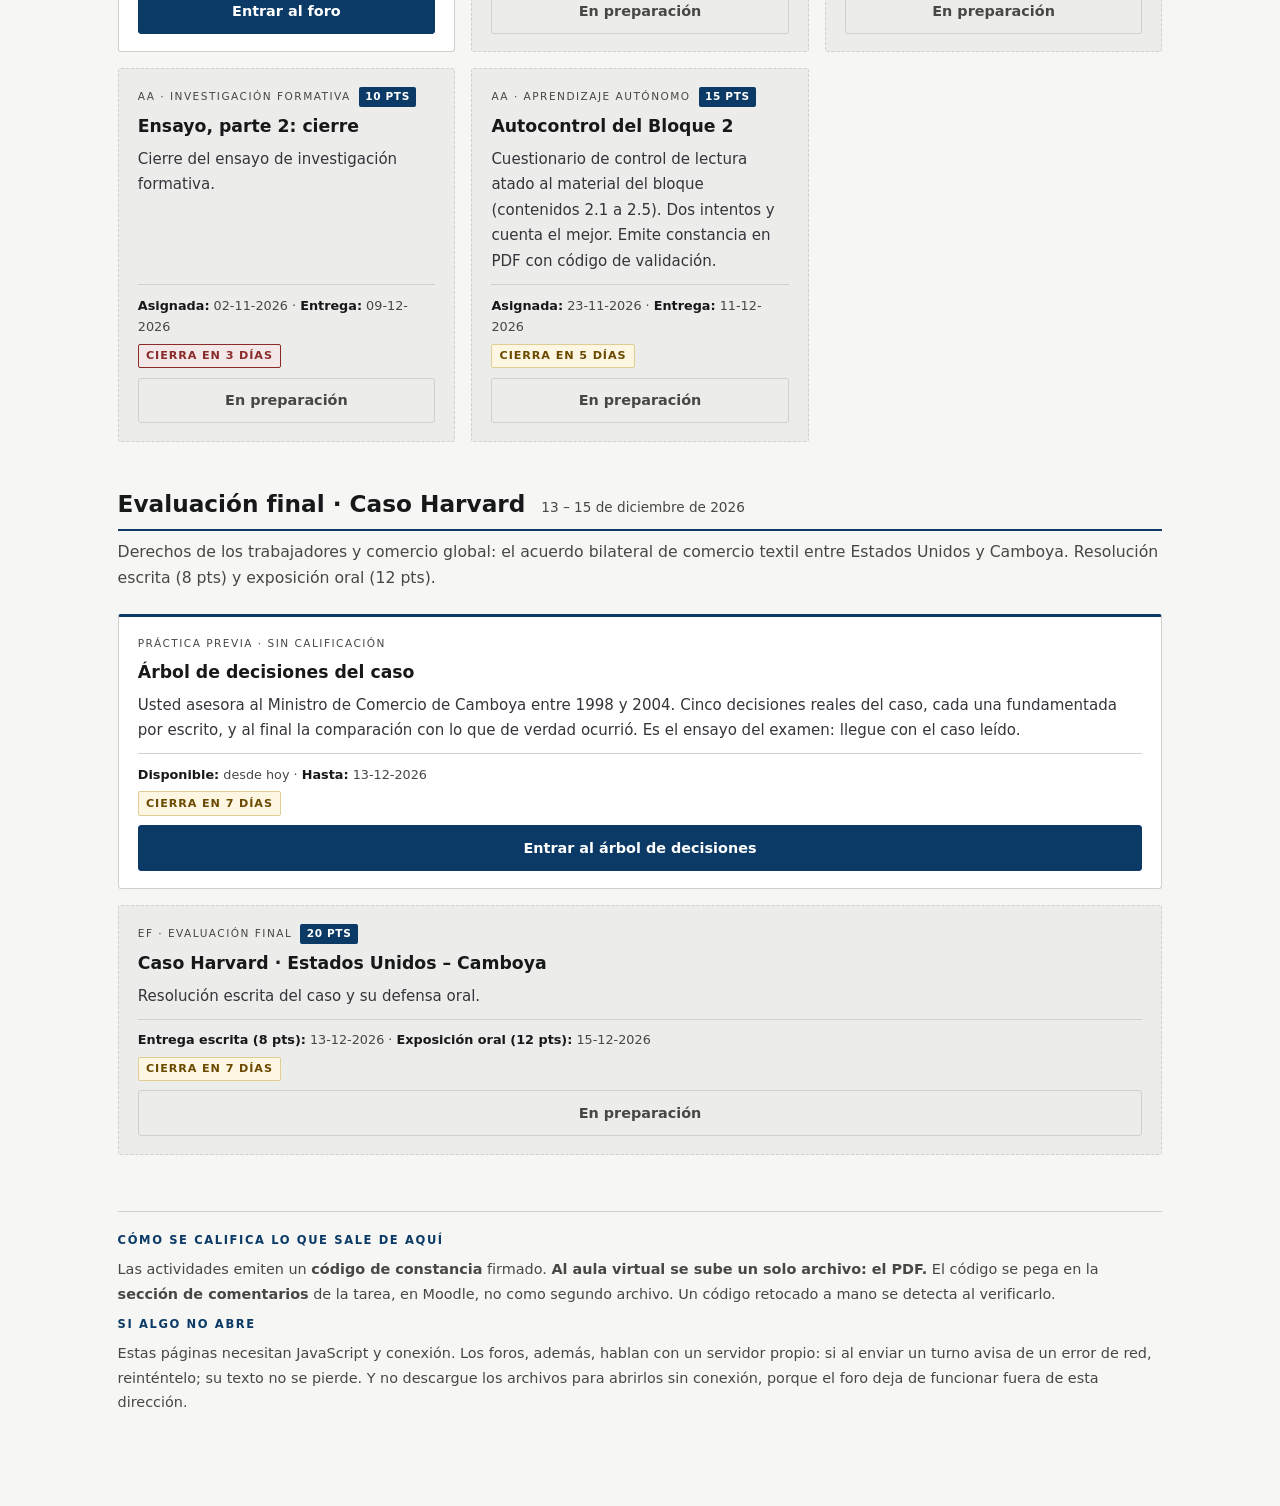
==== commit 9b7a0fe8: "Portada: autocontroles de los bloques 1 y 2 en lugar del Árbol Ontológico y la línea de tiempo Co-Au" ====
--- a/index.html
+++ b/index.html
@@ -176,9 +176,10 @@
 
       <article class="pieza pendiente" data-cierre="2026-11-21">
         <div class="etq"><span>AA · Aprendizaje autónomo</span><span class="pts">15 pts</span></div>
-        <h3>Árbol Ontológico · «La Bóveda del Tratado»</h3>
-        <p>Desglose visual de la anatomía de un tratado internacional y de su
-        control de constitucionalidad en la Comunidad Andina.</p>
+        <h3>Autocontrol del Bloque 1</h3>
+        <p>Cuestionario de control de lectura atado al material del bloque
+        (contenidos 1.1 a 1.5). Dos intentos y cuenta el mejor. Emite constancia
+        en PDF con código de validación.</p>
         <div class="fechas">
           <b>Asignada:</b> 02-11-2026 · <b>Entrega:</b> 21-11-2026
           <br><span class="estado"></span>
@@ -251,8 +252,10 @@
 
       <article class="pieza pendiente" data-cierre="2026-12-11">
         <div class="etq"><span>AA · Aprendizaje autónomo</span><span class="pts">15 pts</span></div>
-        <h3>Línea de tiempo y video-defensa</h3>
-        <p>Línea de tiempo y video-defensa de orquestación.</p>
+        <h3>Autocontrol del Bloque 2</h3>
+        <p>Cuestionario de control de lectura atado al material del bloque
+        (contenidos 2.1 a 2.5). Dos intentos y cuenta el mejor. Emite constancia
+        en PDF con código de validación.</p>
         <div class="fechas">
           <b>Asignada:</b> 23-11-2026 · <b>Entrega:</b> 11-12-2026
           <br><span class="estado"></span>
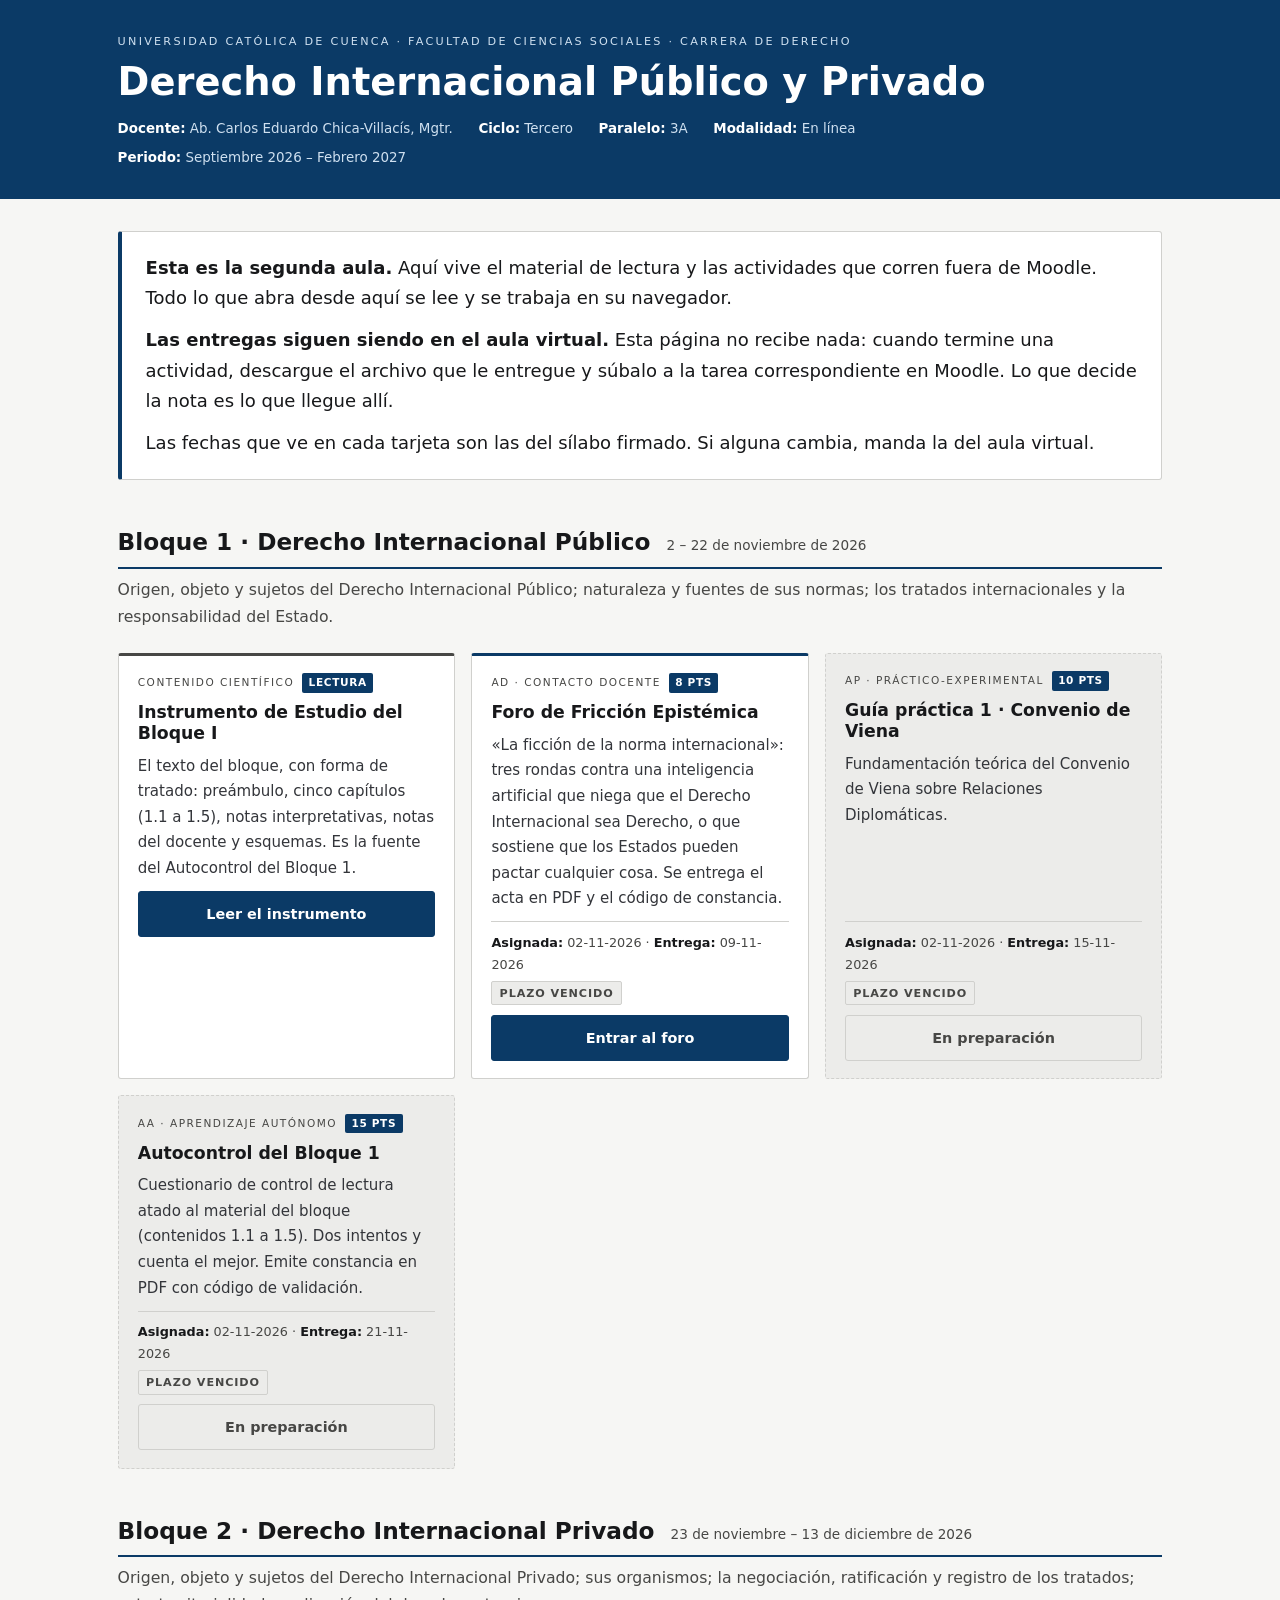
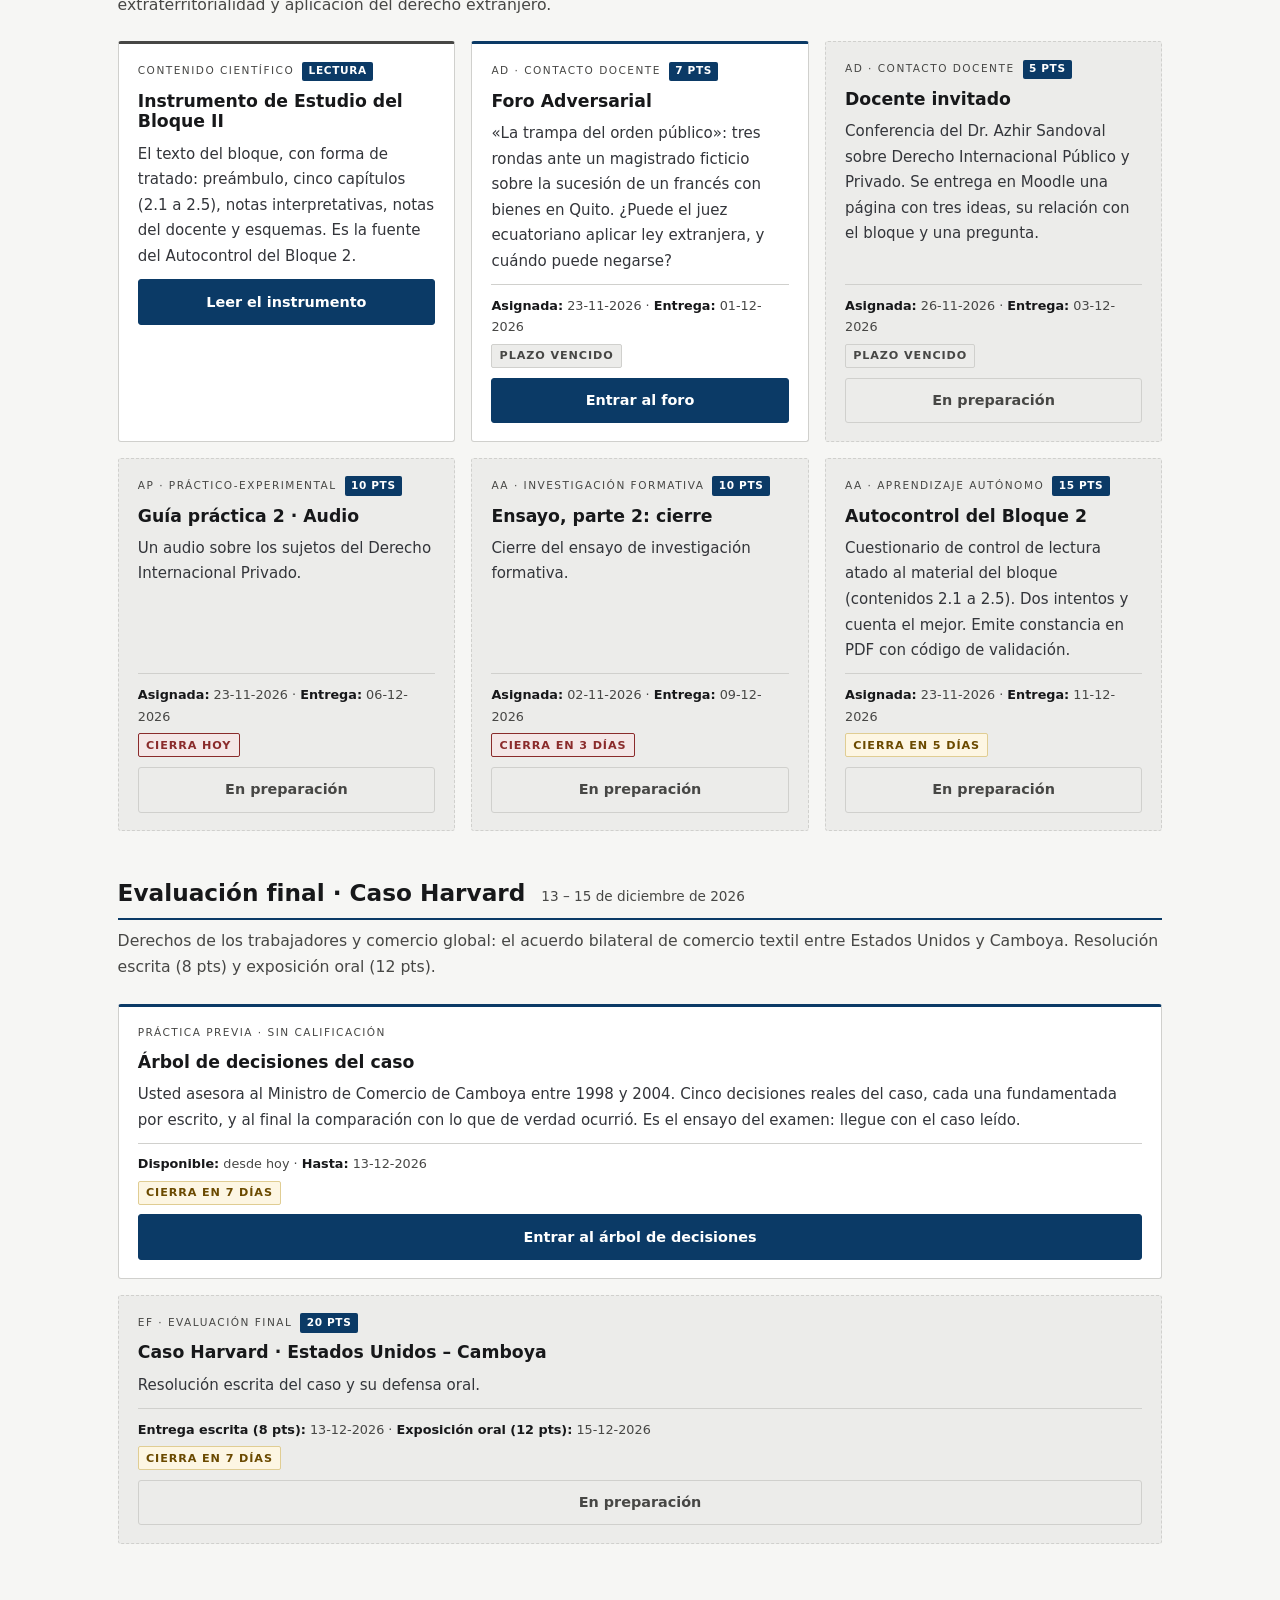
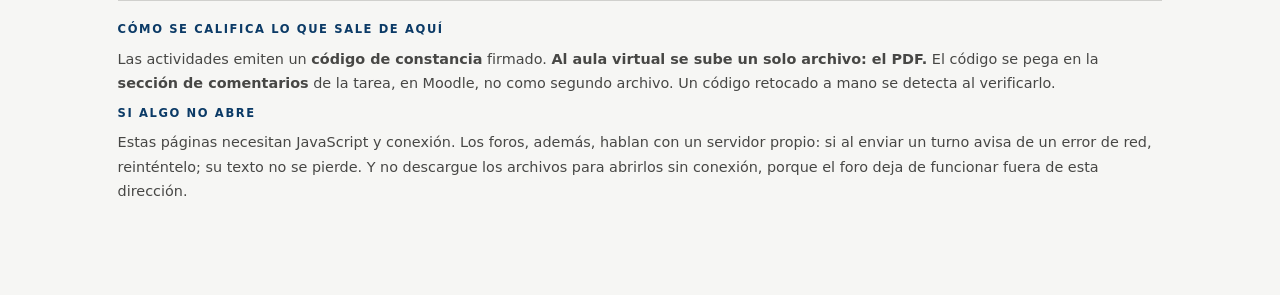
==== commit 01394604: "Contenido científico B1 y B2 con forma de tratado Instrumentos de estudio de los dos bloques: preámb" ====
--- a/index.html
+++ b/index.html
@@ -148,6 +148,15 @@
 
     <div class="rejilla">
 
+      <article class="pieza lectura">
+        <div class="etq"><span>Contenido científico</span><span class="pts">Lectura</span></div>
+        <h3>Instrumento de Estudio del Bloque I</h3>
+        <p>El texto del bloque, con forma de tratado: preámbulo, cinco capítulos
+        (1.1 a 1.5), notas interpretativas, notas del docente y esquemas. Es la
+        fuente del Autocontrol del Bloque 1.</p>
+        <a class="btn" href="contenido-b1/">Leer el instrumento</a>
+      </article>
+
       <article class="pieza tarea" data-cierre="2026-11-09">
         <div class="etq"><span>AD · Contacto docente</span><span class="pts">8 pts</span></div>
         <h3>Foro de Fricción Epistémica</h3>
@@ -201,6 +210,15 @@
     tratados; extraterritorialidad y aplicación del derecho extranjero.</p>
 
     <div class="rejilla">
+
+      <article class="pieza lectura">
+        <div class="etq"><span>Contenido científico</span><span class="pts">Lectura</span></div>
+        <h3>Instrumento de Estudio del Bloque II</h3>
+        <p>El texto del bloque, con forma de tratado: preámbulo, cinco capítulos
+        (2.1 a 2.5), notas interpretativas, notas del docente y esquemas. Es la
+        fuente del Autocontrol del Bloque 2.</p>
+        <a class="btn" href="contenido-b2/">Leer el instrumento</a>
+      </article>
 
       <article class="pieza tarea" data-cierre="2026-12-01">
         <div class="etq"><span>AD · Contacto docente</span><span class="pts">7 pts</span></div>
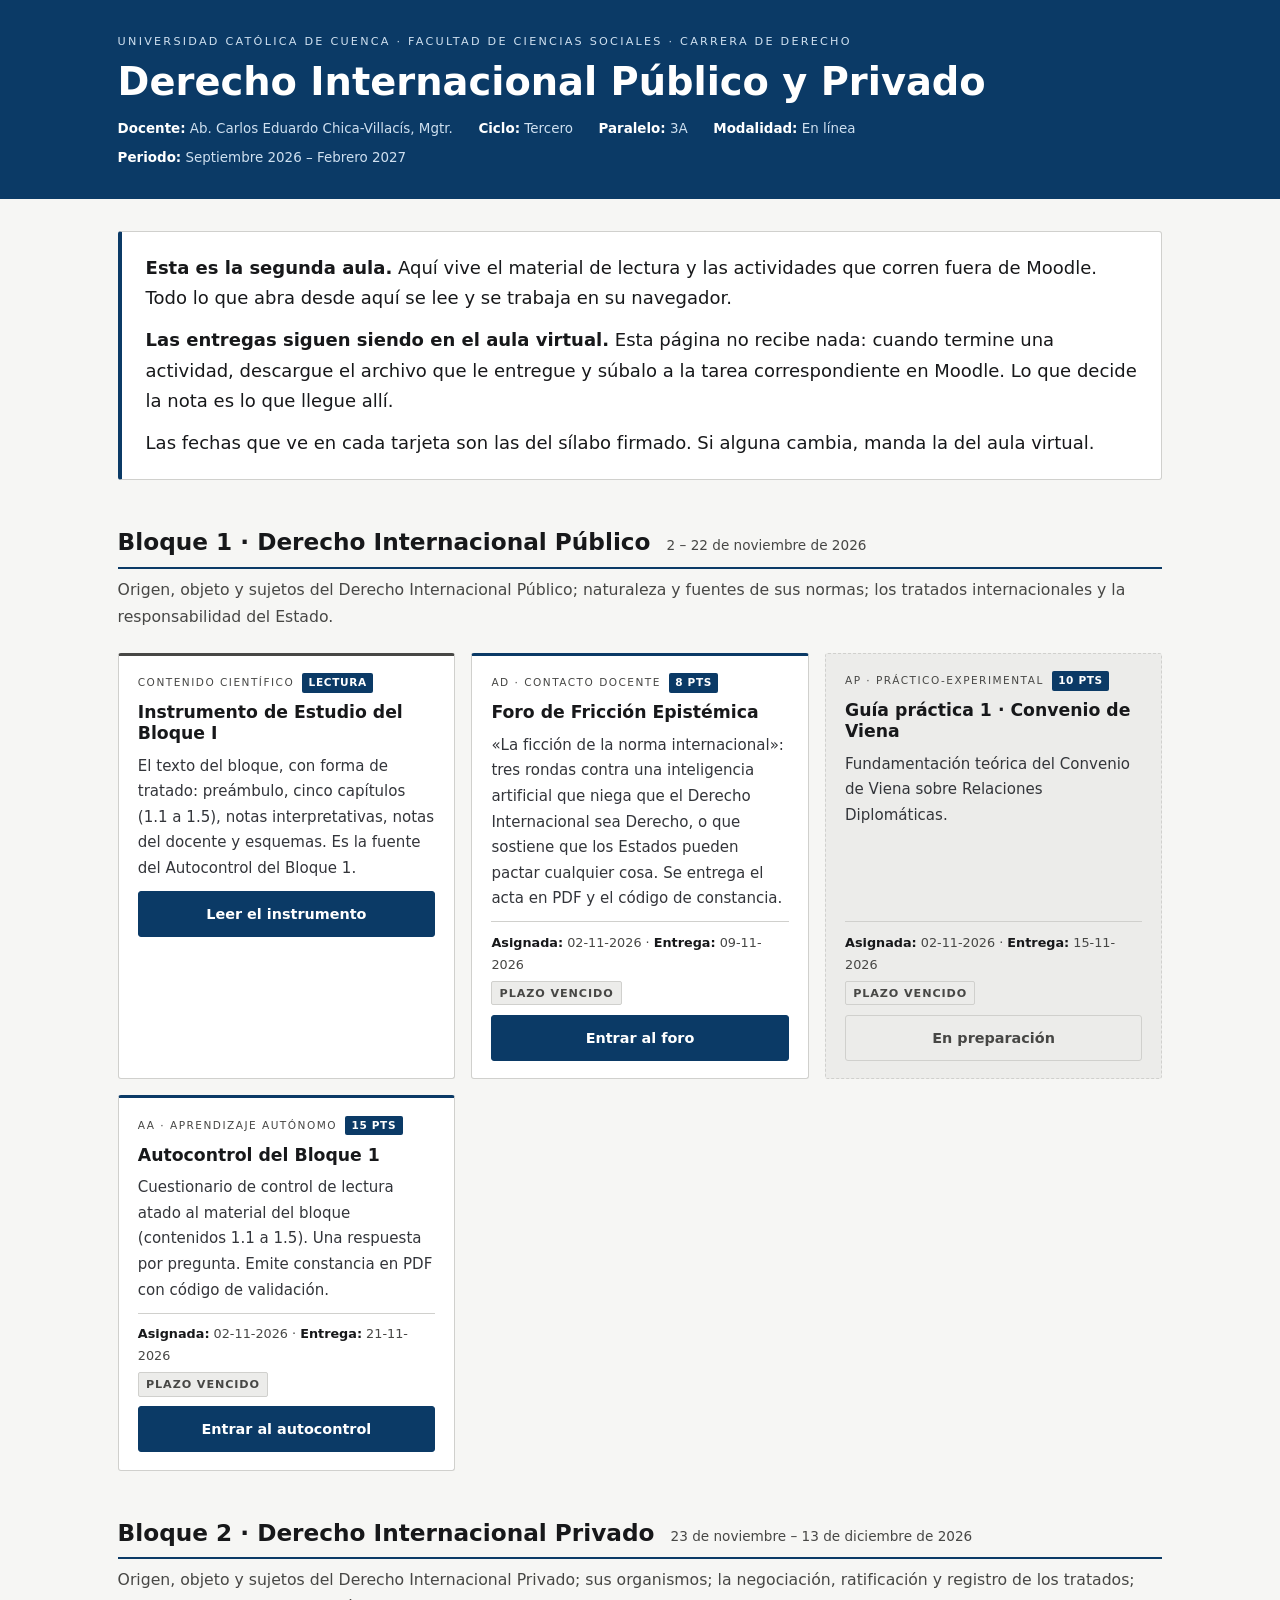
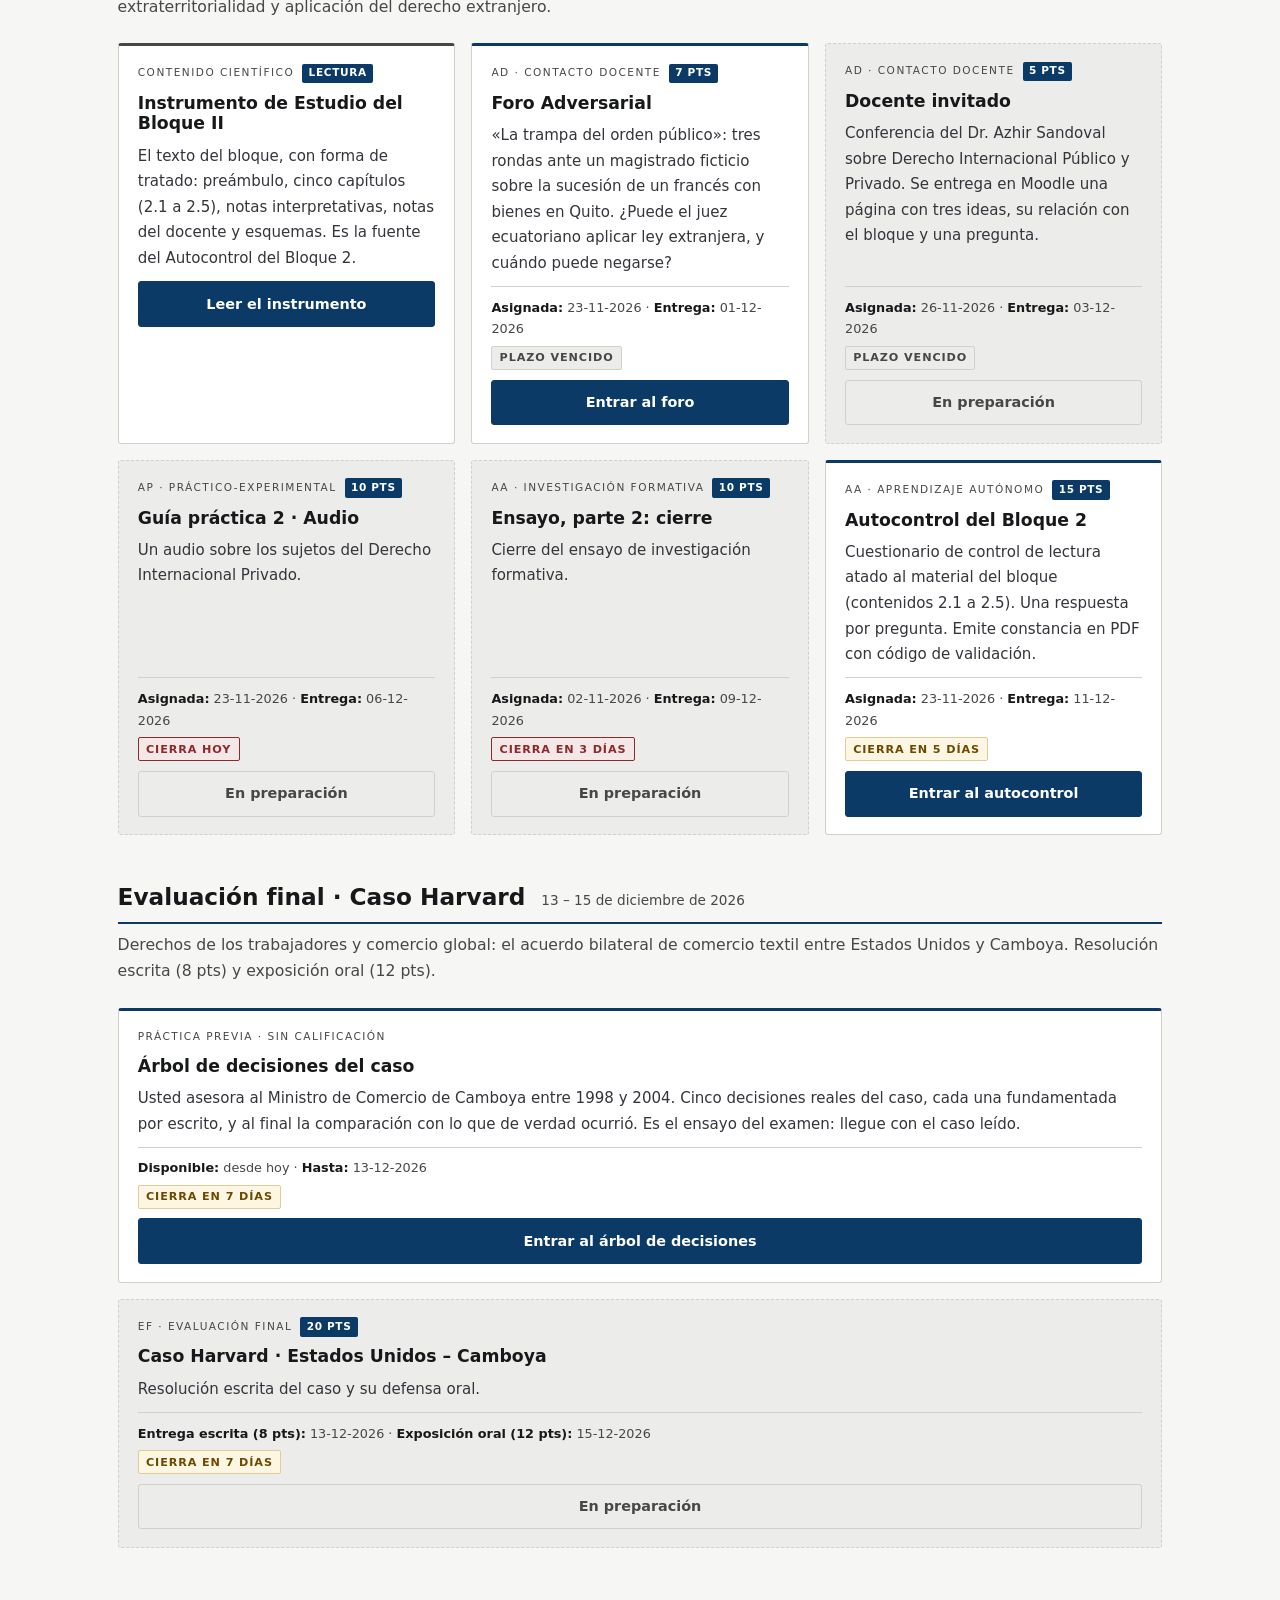
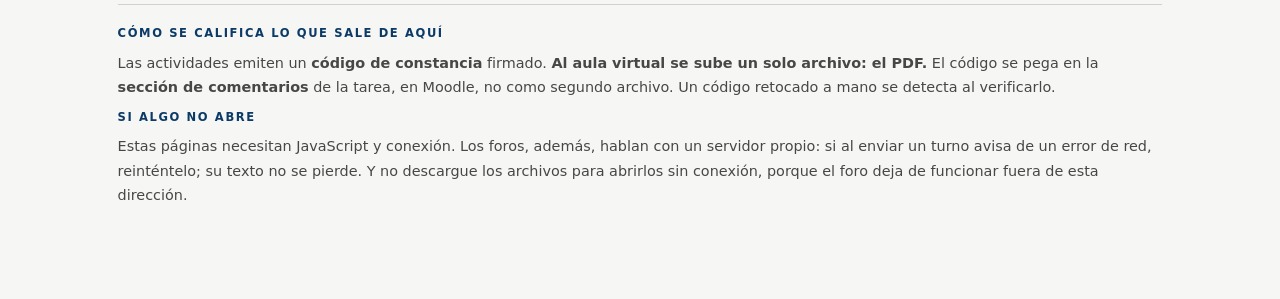
==== commit 06c4f1c1: "Autocontroles B1 y B2 atados a los Instrumentos de Estudio Modelo del autocontrol de Filosofía 2C: l" ====
--- a/index.html
+++ b/index.html
@@ -183,17 +183,17 @@
         <span class="btn muerto">En preparación</span>
       </article>
 
-      <article class="pieza pendiente" data-cierre="2026-11-21">
+      <article class="pieza tarea" data-cierre="2026-11-21">
         <div class="etq"><span>AA · Aprendizaje autónomo</span><span class="pts">15 pts</span></div>
         <h3>Autocontrol del Bloque 1</h3>
         <p>Cuestionario de control de lectura atado al material del bloque
-        (contenidos 1.1 a 1.5). Dos intentos y cuenta el mejor. Emite constancia
+        (contenidos 1.1 a 1.5). Una respuesta por pregunta. Emite constancia
         en PDF con código de validación.</p>
         <div class="fechas">
           <b>Asignada:</b> 02-11-2026 · <b>Entrega:</b> 21-11-2026
           <br><span class="estado"></span>
         </div>
-        <span class="btn muerto">En preparación</span>
+        <a class="btn" href="autocontrol-b1/">Entrar al autocontrol</a>
       </article>
 
     </div>
@@ -268,17 +268,17 @@
         <span class="btn muerto">En preparación</span>
       </article>
 
-      <article class="pieza pendiente" data-cierre="2026-12-11">
+      <article class="pieza tarea" data-cierre="2026-12-11">
         <div class="etq"><span>AA · Aprendizaje autónomo</span><span class="pts">15 pts</span></div>
         <h3>Autocontrol del Bloque 2</h3>
         <p>Cuestionario de control de lectura atado al material del bloque
-        (contenidos 2.1 a 2.5). Dos intentos y cuenta el mejor. Emite constancia
+        (contenidos 2.1 a 2.5). Una respuesta por pregunta. Emite constancia
         en PDF con código de validación.</p>
         <div class="fechas">
           <b>Asignada:</b> 23-11-2026 · <b>Entrega:</b> 11-12-2026
           <br><span class="estado"></span>
         </div>
-        <span class="btn muerto">En preparación</span>
+        <a class="btn" href="autocontrol-b2/">Entrar al autocontrol</a>
       </article>
 
     </div>
